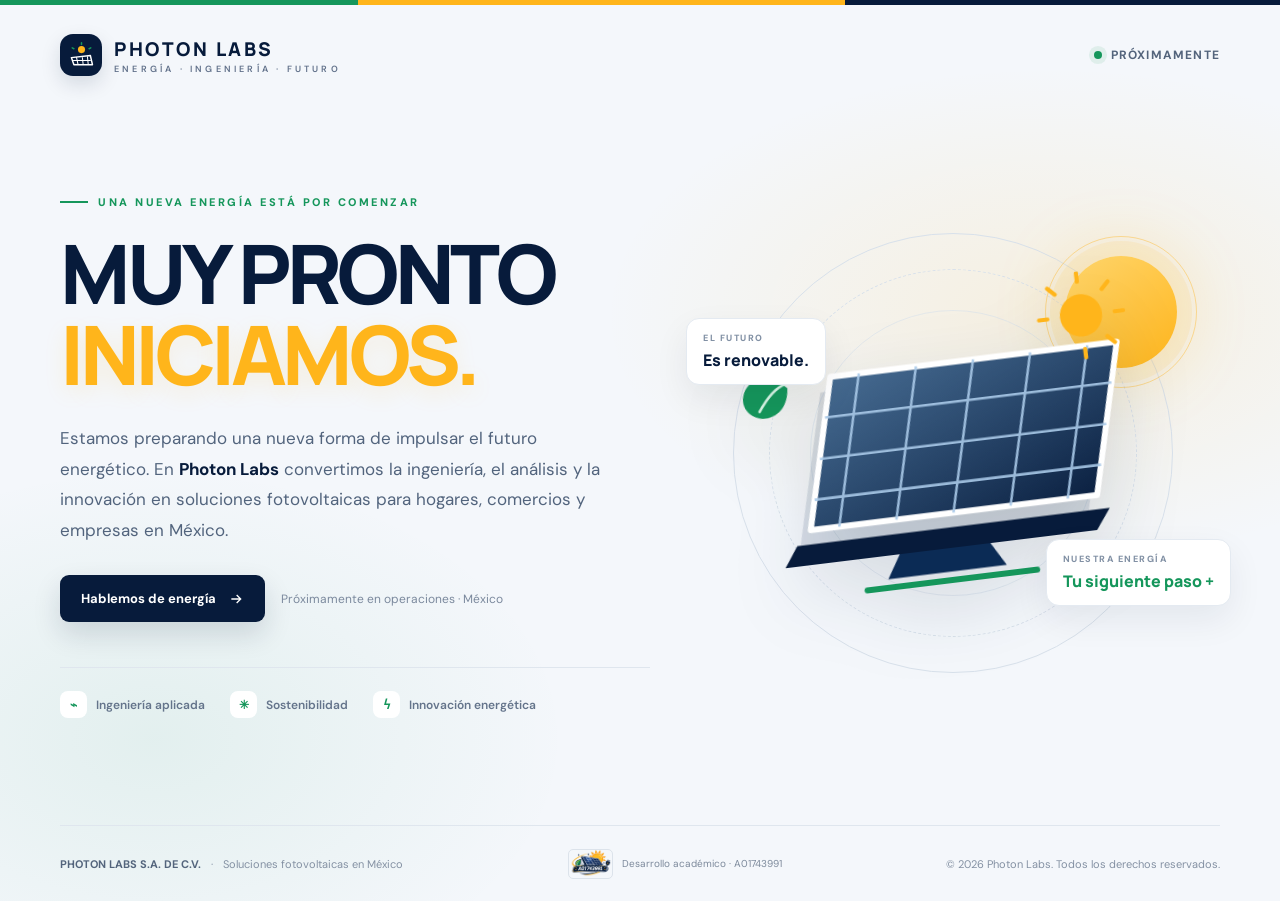
==== index.html @ 62af0107 "Add files via upload" ====
<!doctype html>
<html lang="es">
<head>
  <meta charset="utf-8">
  <meta name="viewport" content="width=device-width, initial-scale=1">
  <meta name="theme-color" content="#071b3b">
  <meta name="description" content="Photon Labs: soluciones de energía solar con ingeniería, análisis y respaldo técnico. Muy pronto iniciamos operaciones en México.">
  <title>Photon Labs | Muy pronto iniciamos</title>
  <link rel="preconnect" href="https://fonts.googleapis.com">
  <link rel="preconnect" href="https://fonts.gstatic.com" crossorigin>
  <link href="https://fonts.googleapis.com/css2?family=DM+Sans:wght@400;500;600;700&family=Manrope:wght@400;500;600;700;800&display=swap" rel="stylesheet">
  <style>
    :root{--navy:#071b3b;--navy2:#0b2b55;--gold:#ffb51b;--green:#15965b;--paper:#f4f7fb;--ink:#10233f;--muted:#61718a}
    *{box-sizing:border-box}
    html{scroll-behavior:smooth}
    body{margin:0;background:var(--paper);color:var(--ink);font-family:"DM Sans",sans-serif}
    .page{min-height:100vh;overflow:hidden;position:relative;background:
      radial-gradient(ellipse at 82% 35%,rgba(255,181,27,.12),transparent 30%),
      radial-gradient(ellipse at 12% 82%,rgba(21,150,91,.08),transparent 26%),var(--paper)}
    .topline{height:5px;background:linear-gradient(90deg,var(--green) 0 28%,var(--gold) 28% 66%,var(--navy) 66%)}
    header{width:min(1160px,calc(100% - 48px));margin:auto;height:100px;display:flex;align-items:center;justify-content:space-between;position:relative;z-index:2}
    .brand{display:flex;align-items:center;gap:12px;text-decoration:none;color:var(--navy)}
    .brand-mark{width:42px;height:42px;border-radius:13px;background:var(--navy);display:grid;place-items:center;box-shadow:0 8px 20px #071b3b22}
    .brand-mark svg{width:27px;height:27px}
    .brand-name{font:800 19px "Manrope",sans-serif;letter-spacing:2.5px}
    .brand-name span{display:block;color:var(--muted);font:600 9px "DM Sans",sans-serif;letter-spacing:3.2px;margin-top:1px}
    .status{display:flex;align-items:center;gap:9px;color:#53647c;font-size:12px;font-weight:700;letter-spacing:1.2px;text-transform:uppercase}
    .pulse{width:8px;height:8px;background:var(--green);border-radius:50%;box-shadow:0 0 0 5px #15965b18}
    main{width:min(1160px,calc(100% - 48px));margin:0 auto;min-height:calc(100vh - 180px);display:grid;grid-template-columns:1.05fr .95fr;align-items:center;gap:36px;padding:40px 0 65px;position:relative;z-index:1}
    .eyebrow{display:inline-flex;align-items:center;gap:10px;color:var(--green);font-size:11px;font-weight:800;letter-spacing:2.5px;text-transform:uppercase;margin-bottom:24px}
    .eyebrow:before{content:"";width:28px;height:2px;background:var(--green)}
    h1{font:800 clamp(48px,6.5vw,82px)/.99 "Manrope",sans-serif;letter-spacing:-4.5px;color:var(--navy);margin:0;max-width:680px}
    h1 .soon{display:block;color:var(--gold);text-shadow:0 7px 22px #ffb51b22}
    .lead{font-size:17px;line-height:1.8;color:#52647d;max-width:550px;margin:28px 0 30px}
    .lead strong{color:var(--navy);font-weight:700}
    .actions{display:flex;align-items:center;gap:16px;flex-wrap:wrap}
    .cta{display:inline-flex;align-items:center;gap:12px;padding:15px 21px;border-radius:9px;background:var(--navy);color:#fff;text-decoration:none;font-size:13px;font-weight:700;box-shadow:0 12px 28px #071b3b24;transition:transform .2s,background .2s}
    .cta:hover{transform:translateY(-3px);background:var(--navy2)}
    .cta svg{width:16px;height:16px}
    .note{font-size:12px;color:#7b899d}
    .visual{position:relative;min-height:480px;display:grid;place-items:center}
    .orbit{position:absolute;width:min(440px,90%);aspect-ratio:1;border:1px solid #d8e1eb;border-radius:50%;animation:rotate 48s linear infinite}
    .orbit:before,.orbit:after{content:"";position:absolute;border:1px dashed #d8e1eb;border-radius:50%;inset:35px}
    .orbit:after{inset:76px;border-style:solid;opacity:.6}
    .sun{position:absolute;width:112px;height:112px;border-radius:50%;right:8%;top:9%;background:linear-gradient(145deg,#ffd66c,var(--gold));box-shadow:0 0 0 15px #ffb51b18,0 0 70px #ffb51b44}
    .sun:before{content:"";position:absolute;inset:-20px;border:1px solid #ffb51b66;border-radius:50%}
    .panel-art{position:relative;width:min(440px,100%);filter:drop-shadow(0 26px 35px #071b3b24);transform:rotate(-7deg);z-index:1}
    .floating{position:absolute;z-index:2;background:#fff;border:1px solid #e4eaf1;border-radius:13px;padding:13px 16px;box-shadow:0 14px 35px #071b3b12}
    .floating small{display:block;font-size:9px;letter-spacing:1.5px;text-transform:uppercase;color:#8190a4;font-weight:800;margin-bottom:5px}
    .floating b{font:800 16px "Manrope",sans-serif;color:var(--navy)}
    .float-a{left:0;top:22%}.float-b{right:-2%;bottom:18%}
    .float-b b{color:var(--green)}
    .features{display:flex;gap:25px;flex-wrap:wrap;margin-top:45px;padding-top:23px;border-top:1px solid #dfe6ee}
    .feature{display:flex;align-items:center;gap:9px;color:#64748b;font-size:12px;font-weight:600}
    .feature i{width:27px;height:27px;border-radius:8px;background:#fff;display:grid;place-items:center;color:var(--green);font-style:normal}
    footer{width:min(1160px,calc(100% - 48px));margin:auto;border-top:1px solid #dfe6ee;min-height:76px;display:flex;justify-content:space-between;align-items:center;gap:20px;color:#8491a3;font-size:11px;position:relative;z-index:2}
    .footer-left{display:flex;align-items:center;gap:10px}
    .footer-left strong{color:#53647c}
    .student-mark{display:flex;align-items:center;gap:9px}
    .student-mark img{width:45px;height:30px;object-fit:cover;object-position:center 68%;border-radius:5px;border:1px solid #dce3eb}
    .student-mark span{font-size:10px;color:#7c899b}
    @keyframes rotate{to{transform:rotate(360deg)}}
    @media(max-width:850px){main{grid-template-columns:1fr;padding-top:55px;gap:10px}.visual{min-height:390px;grid-row:2}.panel-art{width:min(390px,82%)}.orbit{width:360px}.sun{right:13%;top:7%;width:90px;height:90px}.float-a{left:5%}.float-b{right:3%}h1{font-size:clamp(48px,10vw,72px)}}
    @media(max-width:560px){header{height:78px}.status{font-size:9px;letter-spacing:.8px}.brand-name{font-size:16px}main{width:calc(100% - 36px);padding-top:44px}.eyebrow{font-size:9px;margin-bottom:18px}h1{letter-spacing:-2.8px}.lead{font-size:15px;line-height:1.7}.visual{min-height:330px}.orbit{width:290px}.sun{width:68px;height:68px}.floating{padding:10px 12px}.floating b{font-size:13px}.float-a{left:0;top:17%}.float-b{right:0;bottom:12%}.features{gap:13px;margin-top:30px}footer{width:calc(100% - 36px);padding:17px 0;align-items:flex-start;flex-direction:column}.student-mark img{width:40px}}
    @media(prefers-reduced-motion:reduce){*,*:before,*:after{animation:none!important;scroll-behavior:auto!important;transition:none!important}}
  </style>
</head>
<body>
<div class="page">
  <div class="topline"></div>
  <header>
    <a class="brand" href="#" aria-label="Photon Labs inicio">
      <div class="brand-mark" aria-hidden="true">
        <svg viewBox="0 0 32 32" fill="none"><circle cx="16" cy="9" r="4.2" fill="#FFB51B"/><path d="M4 18.5 26.5 16 29 27H7L4 18.5Z" stroke="#fff" stroke-width="1.7" stroke-linejoin="round"/><path d="m10 18 2 9m5-9 1 9m5-10 1 10M6 22h21" stroke="#fff" stroke-width="1.2"/><path d="M16 1v2M5 7l2 1M27 7l-2 1" stroke="#15965B" stroke-width="1.8" stroke-linecap="round"/></svg>
      </div>
      <div class="brand-name">PHOTON LABS<span>ENERGÍA · INGENIERÍA · FUTURO</span></div>
    </a>
    <div class="status"><span class="pulse"></span> Próximamente</div>
  </header>

  <main>
    <section class="copy">
      <div class="eyebrow">Una nueva energía está por comenzar</div>
      <h1>MUY PRONTO <span class="soon">INICIAMOS.</span></h1>
      <p class="lead">Estamos preparando una nueva forma de impulsar el futuro energético. En <strong>Photon Labs</strong> convertimos la ingeniería, el análisis y la innovación en soluciones fotovoltaicas para hogares, comercios y empresas en México.</p>
      <div class="actions">
        <a class="cta" href="mailto:contacto@photonlabs.mx?subject=Contacto%20-%20Photon%20Labs">
          Hablemos de energía
          <svg viewBox="0 0 24 24" fill="none" stroke="currentColor" stroke-width="2"><path d="M5 12h14M13 6l6 6-6 6"/></svg>
        </a>
        <span class="note">Próximamente en operaciones · México</span>
      </div>
      <div class="features">
        <div class="feature"><i>⌁</i> Ingeniería aplicada</div>
        <div class="feature"><i>✳</i> Sostenibilidad</div>
        <div class="feature"><i>ϟ</i> Innovación energética</div>
      </div>
    </section>

    <section class="visual" aria-label="Ilustración conceptual de energía solar">
      <div class="orbit"></div><div class="sun"></div>
      <div class="floating float-a"><small>El futuro</small><b>Es renovable.</b></div>
      <div class="floating float-b"><small>Nuestra energía</small><b>Tu siguiente paso +</b></div>
      <svg class="panel-art" viewBox="0 0 520 390" role="img" aria-label="Ilustración geométrica de un panel solar bajo el sol">
        <defs>
          <linearGradient id="panel" x1="0" y1="0" x2="1" y2="1"><stop stop-color="#174778"/><stop offset="1" stop-color="#071b3b"/></linearGradient>
          <linearGradient id="shine" x1="0" y1="0" x2="1" y2="1"><stop stop-color="#ffffff" stop-opacity=".22"/><stop offset="1" stop-color="#ffffff" stop-opacity="0"/></linearGradient>
        </defs>
        <path d="M68 282 113 105 455 105 411 282Z" fill="#0b2b55" opacity=".12"/>
        <path d="M82 265 127 88 468 88 423 265Z" fill="url(#panel)" stroke="#fff" stroke-width="7" stroke-linejoin="round"/>
        <path d="m127 88 341 0-45 177H82Z" fill="url(#shine)"/>
        <g stroke="#a9c9e8" stroke-width="3" opacity=".9">
          <path d="m161 88-45 177M229 88l-45 177M297 88l-45 177M365 88l-45 177M433 88l-45 177"/>
          <path d="m115 135 341 0M103 183l341 0M91 230l341 0"/>
        </g>
        <path d="M64 282h372l-18 24H47Z" fill="#071b3b"/>
        <path d="M183 306h108l16 28H166Z" fill="#0b2b55"/>
        <path d="M140 344h202" stroke="#15965b" stroke-width="7" stroke-linecap="round"/>
        <circle cx="430" cy="52" r="25" fill="#ffb51b"/>
        <g stroke="#ffb51b" stroke-width="5" stroke-linecap="round"><path d="M430 12V2M430 102V92M390 52h-10M480 52h-10M402 24l-8-8M466 88l-8-8M458 24l8-8"/></g>
        <path d="M75 95c-23-22-47-16-53 4-5 17 12 32 29 28 17-4 23-19 24-32Z" fill="#15965b"/>
        <path d="M39 119c12-17 22-26 34-29" stroke="#d8f5e5" stroke-width="3" fill="none" stroke-linecap="round"/>
      </svg>
    </section>
  </main>

  <footer>
    <div class="footer-left"><strong>PHOTON LABS S.A. DE C.V.</strong><span>·</span><span>Soluciones fotovoltaicas en México</span></div>
    <div class="student-mark"><img src="assets/emblema-a01743991.png" alt="Emblema académico A01743991"><span>Desarrollo académico · A01743991</span></div>
    <span>© 2026 Photon Labs. Todos los derechos reservados.</span>
  </footer>
</div>
</body>
</html>
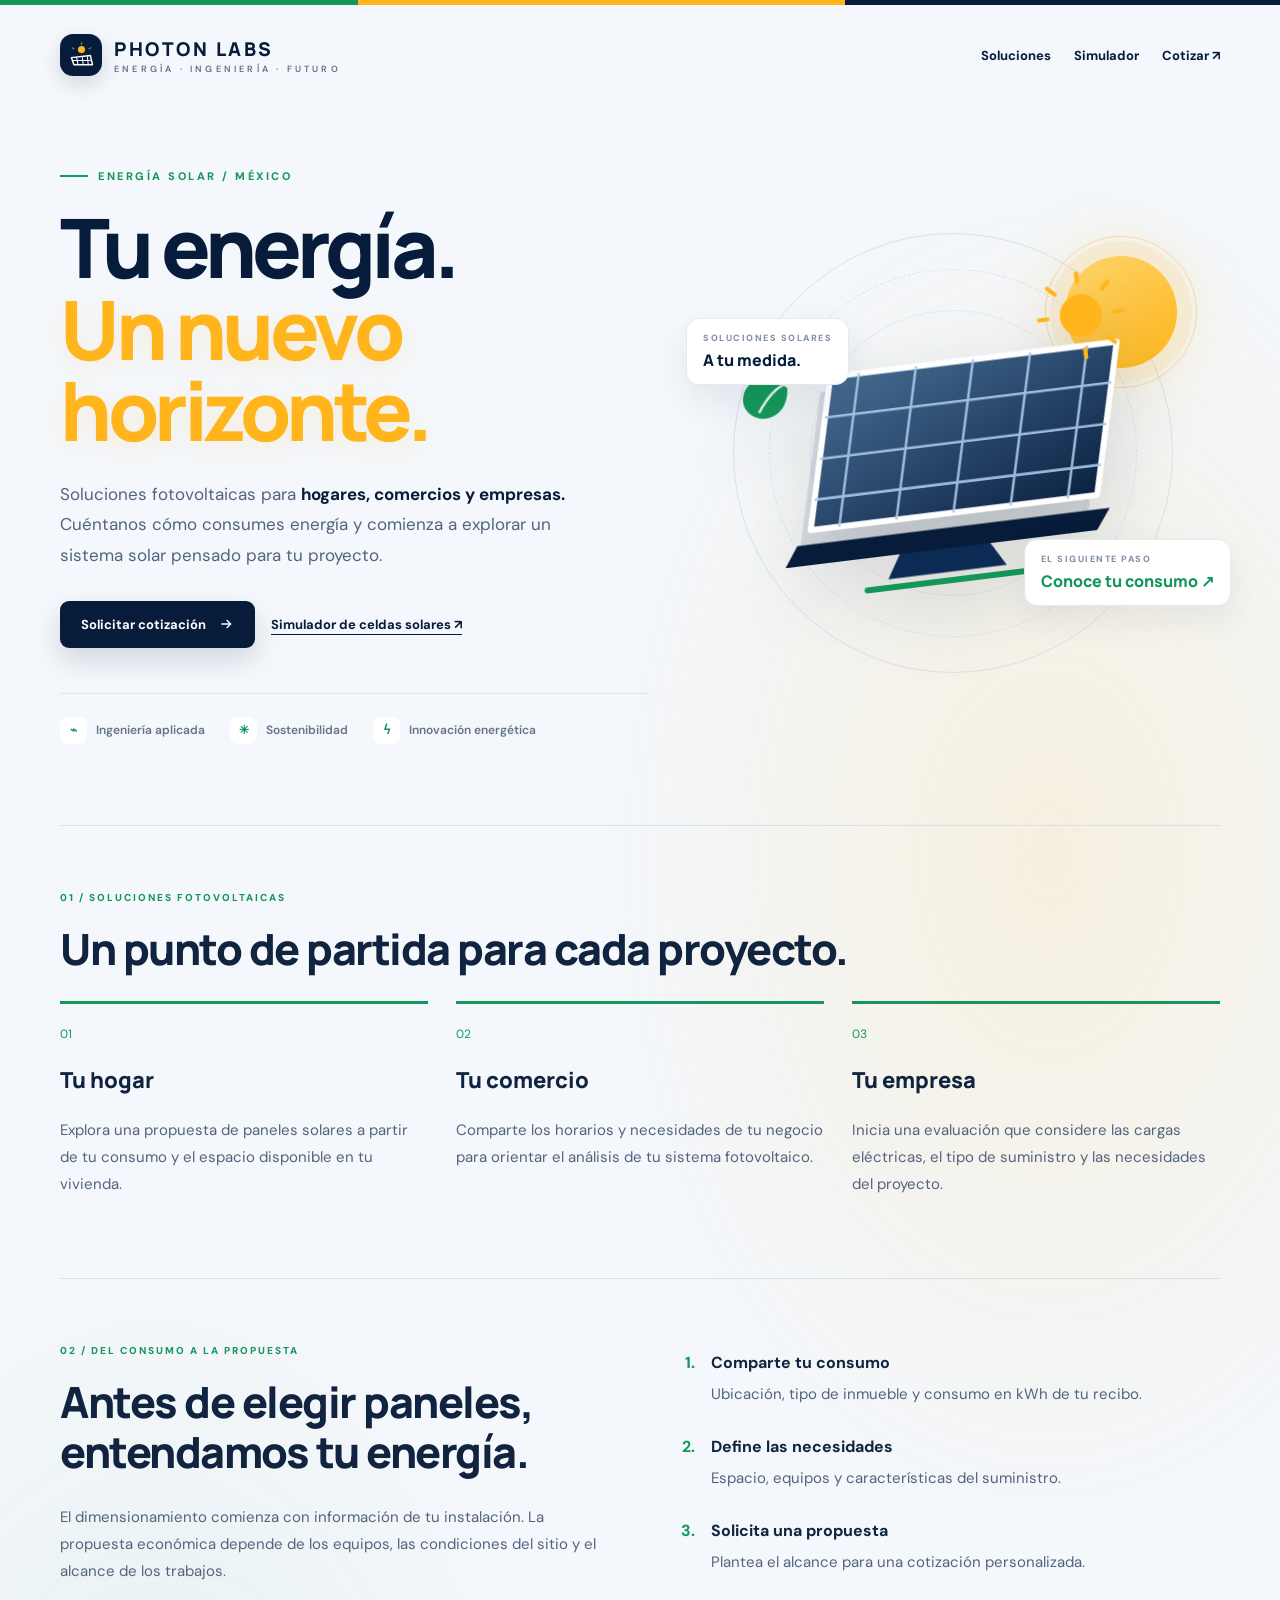
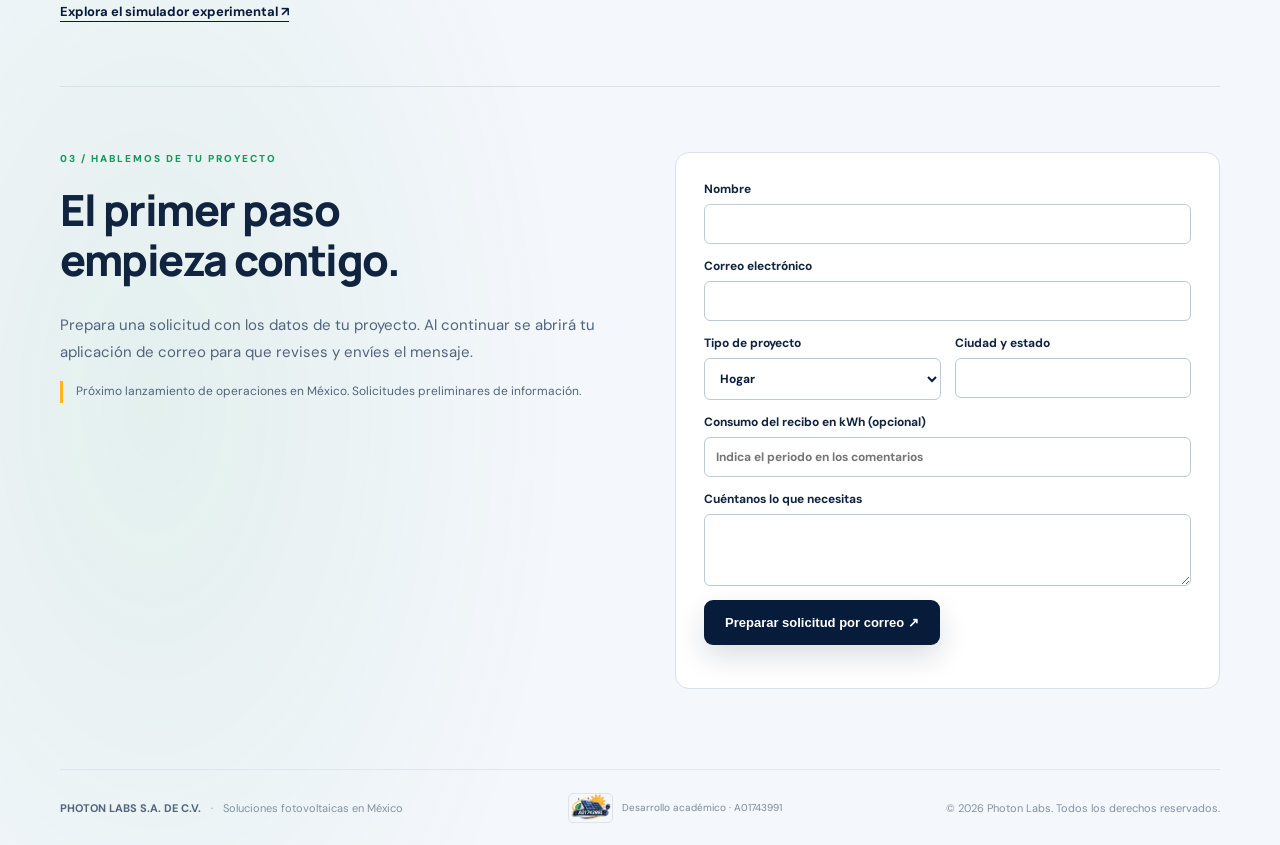
==== commit 05fe6645: "Actualiza Photon Labs con landing comercial, cotización y simulador solar" ====
--- a/index.html
+++ b/index.html
@@ -5,7 +5,7 @@
   <meta name="viewport" content="width=device-width, initial-scale=1">
   <meta name="theme-color" content="#071b3b">
   <meta name="description" content="Photon Labs: soluciones de energía solar con ingeniería, análisis y respaldo técnico. Muy pronto iniciamos operaciones en México.">
-  <title>Photon Labs | Muy pronto iniciamos</title>
+  <title>Photon Labs | Soluciones solares</title>
   <link rel="preconnect" href="https://fonts.googleapis.com">
   <link rel="preconnect" href="https://fonts.gstatic.com" crossorigin>
   <link href="https://fonts.googleapis.com/css2?family=DM+Sans:wght@400;500;600;700&family=Manrope:wght@400;500;600;700;800&display=swap" rel="stylesheet">
@@ -63,6 +63,8 @@
     @media(max-width:850px){main{grid-template-columns:1fr;padding-top:55px;gap:10px}.visual{min-height:390px;grid-row:2}.panel-art{width:min(390px,82%)}.orbit{width:360px}.sun{right:13%;top:7%;width:90px;height:90px}.float-a{left:5%}.float-b{right:3%}h1{font-size:clamp(48px,10vw,72px)}}
     @media(max-width:560px){header{height:78px}.status{font-size:9px;letter-spacing:.8px}.brand-name{font-size:16px}main{width:calc(100% - 36px);padding-top:44px}.eyebrow{font-size:9px;margin-bottom:18px}h1{letter-spacing:-2.8px}.lead{font-size:15px;line-height:1.7}.visual{min-height:330px}.orbit{width:290px}.sun{width:68px;height:68px}.floating{padding:10px 12px}.floating b{font-size:13px}.float-a{left:0;top:17%}.float-b{right:0;bottom:12%}.features{gap:13px;margin-top:30px}footer{width:calc(100% - 36px);padding:17px 0;align-items:flex-start;flex-direction:column}.student-mark img{width:40px}}
     @media(prefers-reduced-motion:reduce){*,*:before,*:after{animation:none!important;scroll-behavior:auto!important;transition:none!important}}
+  
+    header nav{display:flex;gap:23px}header nav a{color:var(--navy);text-decoration:none;font-size:13px;font-weight:700}.secondary-link{color:var(--navy);font-size:13px;font-weight:700;text-underline-offset:5px}.commercial{width:min(1160px,calc(100% - 48px));margin:0 auto;padding:65px 0;border-top:1px solid #d8e1eb}.section-label{font-size:10px;font-weight:800;letter-spacing:2px;color:var(--green);margin-bottom:20px}h2{font:800 clamp(28px,3.4vw,43px)/1.15 "Manrope",sans-serif;letter-spacing:-1.5px;margin:0 0 28px}.solutions{display:grid;grid-template-columns:repeat(3,1fr);gap:28px}.solutions article{border-top:3px solid var(--green);padding-top:18px}.solutions span{color:var(--green);font-size:12px}.solutions h3{font:800 22px "Manrope",sans-serif}.commercial p{color:#52647d;line-height:1.8;font-size:15px}.process,.quote{display:grid;grid-template-columns:1fr 1fr;gap:70px}.process ol{margin:0;padding-left:24px}.process li{padding:8px 0 12px 12px}.process li::marker{color:var(--green);font-weight:bold}.process li p{margin:8px 0}.quote{padding-bottom:80px}.quote form{background:#fff;padding:28px;border:1px solid #d8e1eb;border-radius:14px}.quote label{display:block;font-size:12px;font-weight:700;margin-bottom:14px}.quote input,.quote select,.quote textarea{display:block;width:100%;padding:11px;margin-top:7px;border:1px solid #bccad8;border-radius:6px;font:inherit;color:var(--navy);background:white}.form-row{display:grid;grid-template-columns:1fr 1fr;gap:14px}.quote button{border:0;cursor:pointer}.launch-note{border-left:3px solid var(--gold);padding-left:13px;font-size:12px!important}a:focus-visible,input:focus-visible,textarea:focus-visible,button:focus-visible,select:focus-visible{outline:3px solid var(--green);outline-offset:4px}@media(max-width:700px){header{height:auto;padding:22px 0;flex-wrap:wrap;gap:22px}header nav{gap:17px}.solutions,.process,.quote{grid-template-columns:1fr;gap:25px}.commercial{padding:38px 0}.quote form{padding:19px}.form-row{grid-template-columns:1fr}h1{letter-spacing:-2.5px}}@media(prefers-reduced-motion:reduce){html{scroll-behavior:auto}.orbit{animation:none}.cta{transition:none}}
   </style>
 </head>
 <body>
@@ -75,20 +77,20 @@
       </div>
       <div class="brand-name">PHOTON LABS<span>ENERGÍA · INGENIERÍA · FUTURO</span></div>
     </a>
-    <div class="status"><span class="pulse"></span> Próximamente</div>
+    <nav aria-label="Principal"><a href="#soluciones">Soluciones</a><a href="simulador.html">Simulador</a><a href="#cotizar">Cotizar ↗</a></nav>
   </header>
 
   <main>
     <section class="copy">
-      <div class="eyebrow">Una nueva energía está por comenzar</div>
-      <h1>MUY PRONTO <span class="soon">INICIAMOS.</span></h1>
-      <p class="lead">Estamos preparando una nueva forma de impulsar el futuro energético. En <strong>Photon Labs</strong> convertimos la ingeniería, el análisis y la innovación en soluciones fotovoltaicas para hogares, comercios y empresas en México.</p>
+      <div class="eyebrow">ENERGÍA SOLAR / MÉXICO</div>
+      <h1>Tu energía.<span class="soon">Un nuevo<br>horizonte.</span></h1>
+      <p class="lead">Soluciones fotovoltaicas para <strong>hogares, comercios y empresas.</strong> Cuéntanos cómo consumes energía y comienza a explorar un sistema solar pensado para tu proyecto.</p>
       <div class="actions">
-        <a class="cta" href="mailto:contacto@photonlabs.mx?subject=Contacto%20-%20Photon%20Labs">
-          Hablemos de energía
+        <a class="cta" href="#cotizar">
+          Solicitar cotización
           <svg viewBox="0 0 24 24" fill="none" stroke="currentColor" stroke-width="2"><path d="M5 12h14M13 6l6 6-6 6"/></svg>
         </a>
-        <span class="note">Próximamente en operaciones · México</span>
+        <a class="secondary-link" href="simulador.html">Simulador de celdas solares ↗</a>
       </div>
       <div class="features">
         <div class="feature"><i>⌁</i> Ingeniería aplicada</div>
@@ -99,8 +101,8 @@
 
     <section class="visual" aria-label="Ilustración conceptual de energía solar">
       <div class="orbit"></div><div class="sun"></div>
-      <div class="floating float-a"><small>El futuro</small><b>Es renovable.</b></div>
-      <div class="floating float-b"><small>Nuestra energía</small><b>Tu siguiente paso +</b></div>
+      <div class="floating float-a"><small>Soluciones solares</small><b>A tu medida.</b></div>
+      <div class="floating float-b"><small>El siguiente paso</small><b>Conoce tu consumo ↗</b></div>
       <svg class="panel-art" viewBox="0 0 520 390" role="img" aria-label="Ilustración geométrica de un panel solar bajo el sol">
         <defs>
           <linearGradient id="panel" x1="0" y1="0" x2="1" y2="1"><stop stop-color="#174778"/><stop offset="1" stop-color="#071b3b"/></linearGradient>
@@ -124,11 +126,17 @@
     </section>
   </main>
 
+
+<section class="commercial" id="soluciones"><div class="section-label">01 / SOLUCIONES FOTOVOLTAICAS</div><h2>Un punto de partida para cada proyecto.</h2><div class="solutions"><article><span>01</span><h3>Tu hogar</h3><p>Explora una propuesta de paneles solares a partir de tu consumo y el espacio disponible en tu vivienda.</p></article><article><span>02</span><h3>Tu comercio</h3><p>Comparte los horarios y necesidades de tu negocio para orientar el análisis de tu sistema fotovoltaico.</p></article><article><span>03</span><h3>Tu empresa</h3><p>Inicia una evaluación que considere las cargas eléctricas, el tipo de suministro y las necesidades del proyecto.</p></article></div></section>
+<section class="commercial process"><div><div class="section-label">02 / DEL CONSUMO A LA PROPUESTA</div><h2>Antes de elegir paneles,<br>entendamos tu energía.</h2><p>El dimensionamiento comienza con información de tu instalación. La propuesta económica depende de los equipos, las condiciones del sitio y el alcance de los trabajos.</p><a class="secondary-link" href="simulador.html">Explora el simulador experimental ↗</a></div><ol><li><b>Comparte tu consumo</b><p>Ubicación, tipo de inmueble y consumo en kWh de tu recibo.</p></li><li><b>Define las necesidades</b><p>Espacio, equipos y características del suministro.</p></li><li><b>Solicita una propuesta</b><p>Plantea el alcance para una cotización personalizada.</p></li></ol></section>
+<section class="commercial quote" id="cotizar"><div><div class="section-label">03 / HABLEMOS DE TU PROYECTO</div><h2>El primer paso<br>empieza contigo.</h2><p>Prepara una solicitud con los datos de tu proyecto. Al continuar se abrirá tu aplicación de correo para que revises y envíes el mensaje.</p><p class="launch-note">Próximo lanzamiento de operaciones en México. Solicitudes preliminares de información.</p></div><form id="quote-form"><label>Nombre<input name="nombre" autocomplete="name" required></label><label>Correo electrónico<input name="correo" type="email" autocomplete="email" required></label><div class="form-row"><label>Tipo de proyecto<select name="tipo"><option>Hogar</option><option>Comercio</option><option>Empresa</option></select></label><label>Ciudad y estado<input name="ciudad" required></label></div><label>Consumo del recibo en kWh (opcional)<input name="consumo" type="number" min="0" step="any" placeholder="Indica el periodo en los comentarios"></label><label>Cuéntanos lo que necesitas<textarea name="comentarios" rows="3"></textarea></label><button class="cta" type="submit">Preparar solicitud por correo ↗</button><p id="quote-status" role="status"></p></form></section>
   <footer>
     <div class="footer-left"><strong>PHOTON LABS S.A. DE C.V.</strong><span>·</span><span>Soluciones fotovoltaicas en México</span></div>
     <div class="student-mark"><img src="assets/emblema-a01743991.png" alt="Emblema académico A01743991"><span>Desarrollo académico · A01743991</span></div>
     <span>© 2026 Photon Labs. Todos los derechos reservados.</span>
   </footer>
 </div>
-</body>
+<script>
+document.getElementById('quote-form').addEventListener('submit',function(event){event.preventDefault();const d=new FormData(this);const body=['Solicitud preliminar de cotización — Photon Labs','Nombre: '+d.get('nombre'),'Correo: '+d.get('correo'),'Tipo de proyecto: '+d.get('tipo'),'Ciudad y estado: '+d.get('ciudad'),'Consumo: '+(d.get('consumo')||'Pendiente')+' kWh','Comentarios: '+d.get('comentarios')].join('\n');window.location.href='mailto:contacto@photonlabs.mx?subject='+encodeURIComponent('Solicitud de cotización solar')+'&body='+encodeURIComponent(body);document.getElementById('quote-status').textContent='Solicitud preparada. Revisa y envía el mensaje desde tu aplicación de correo.';});
+</script></body>
 </html>
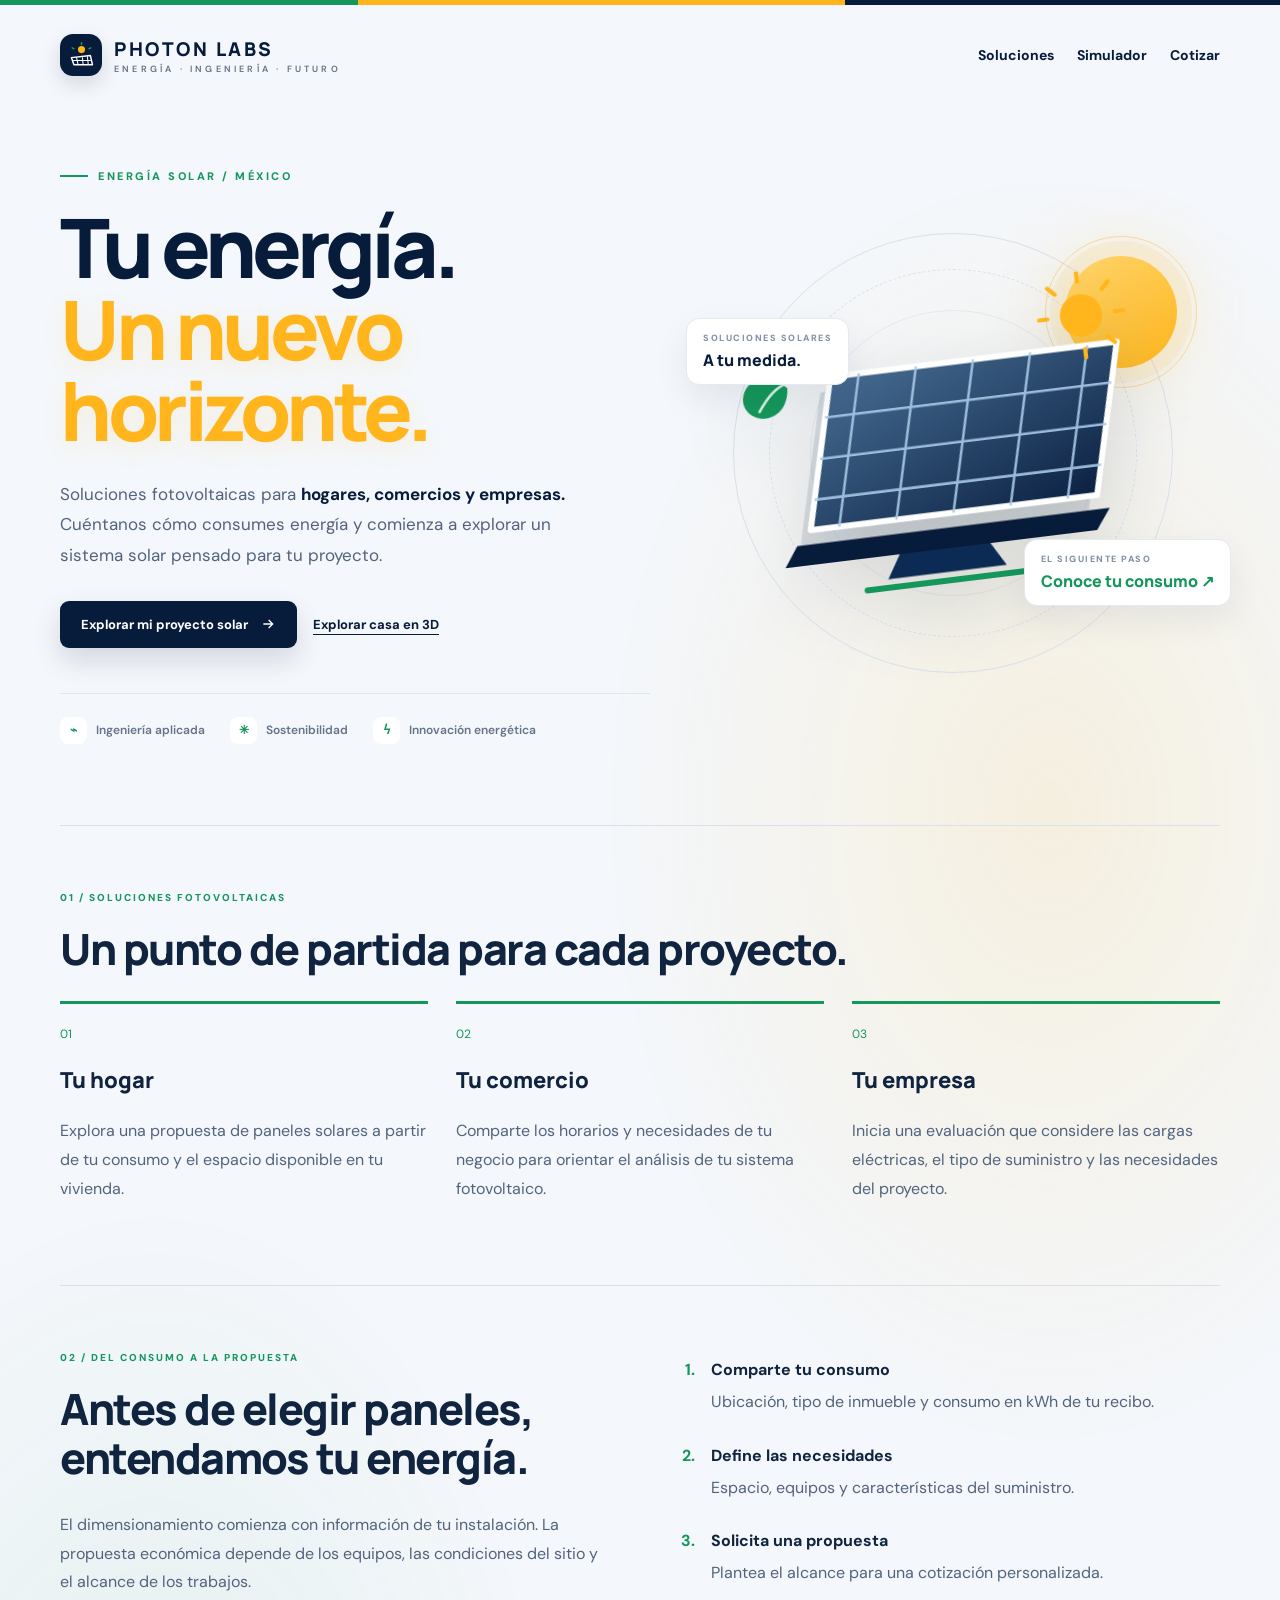
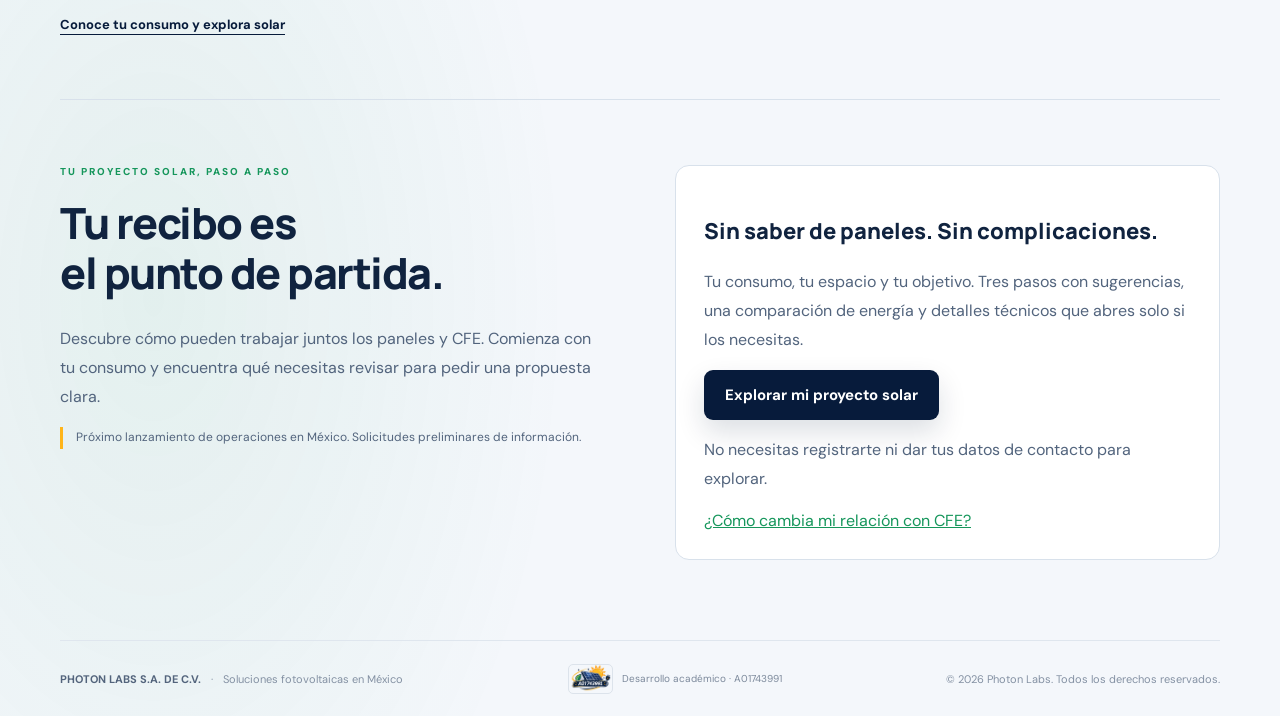
==== commit 75836bc0: "Añade guía de cotización solar con recibo CFE y detalles desplegables" ====
--- a/index.html
+++ b/index.html
@@ -65,7 +65,8 @@
     @media(prefers-reduced-motion:reduce){*,*:before,*:after{animation:none!important;scroll-behavior:auto!important;transition:none!important}}
   
     header nav{display:flex;gap:23px}header nav a{color:var(--navy);text-decoration:none;font-size:13px;font-weight:700}.secondary-link{color:var(--navy);font-size:13px;font-weight:700;text-underline-offset:5px}.commercial{width:min(1160px,calc(100% - 48px));margin:0 auto;padding:65px 0;border-top:1px solid #d8e1eb}.section-label{font-size:10px;font-weight:800;letter-spacing:2px;color:var(--green);margin-bottom:20px}h2{font:800 clamp(28px,3.4vw,43px)/1.15 "Manrope",sans-serif;letter-spacing:-1.5px;margin:0 0 28px}.solutions{display:grid;grid-template-columns:repeat(3,1fr);gap:28px}.solutions article{border-top:3px solid var(--green);padding-top:18px}.solutions span{color:var(--green);font-size:12px}.solutions h3{font:800 22px "Manrope",sans-serif}.commercial p{color:#52647d;line-height:1.8;font-size:15px}.process,.quote{display:grid;grid-template-columns:1fr 1fr;gap:70px}.process ol{margin:0;padding-left:24px}.process li{padding:8px 0 12px 12px}.process li::marker{color:var(--green);font-weight:bold}.process li p{margin:8px 0}.quote{padding-bottom:80px}.quote form{background:#fff;padding:28px;border:1px solid #d8e1eb;border-radius:14px}.quote label{display:block;font-size:12px;font-weight:700;margin-bottom:14px}.quote input,.quote select,.quote textarea{display:block;width:100%;padding:11px;margin-top:7px;border:1px solid #bccad8;border-radius:6px;font:inherit;color:var(--navy);background:white}.form-row{display:grid;grid-template-columns:1fr 1fr;gap:14px}.quote button{border:0;cursor:pointer}.launch-note{border-left:3px solid var(--gold);padding-left:13px;font-size:12px!important}a:focus-visible,input:focus-visible,textarea:focus-visible,button:focus-visible,select:focus-visible{outline:3px solid var(--green);outline-offset:4px}@media(max-width:700px){header{height:auto;padding:22px 0;flex-wrap:wrap;gap:22px}header nav{gap:17px}.solutions,.process,.quote{grid-template-columns:1fr;gap:25px}.commercial{padding:38px 0}.quote form{padding:19px}.form-row{grid-template-columns:1fr}h1{letter-spacing:-2.5px}}@media(prefers-reduced-motion:reduce){html{scroll-behavior:auto}.orbit{animation:none}.cta{transition:none}}
-  </style>
+  .quote-start{background:white;padding:28px;border:1px solid #d8e1eb;border-radius:14px}.quote-start h3{font:800 22px Manrope,sans-serif}.quote-start>a:last-child{color:var(--green)}.quote-start .cta{font-size:15px}.commercial p{font-size:16px}header nav a{font-size:14px}@media(max-width:700px){.quote-start{padding:22px}}
+</style>
 </head>
 <body>
 <div class="page">
@@ -77,7 +78,7 @@
       </div>
       <div class="brand-name">PHOTON LABS<span>ENERGÍA · INGENIERÍA · FUTURO</span></div>
     </a>
-    <nav aria-label="Principal"><a href="#soluciones">Soluciones</a><a href="simulador.html">Simulador</a><a href="#cotizar">Cotizar ↗</a></nav>
+    <nav aria-label="Principal"><a href="#soluciones">Soluciones</a><a href="simulador.html">Simulador</a><a href="cotizador.html">Cotizar</a></nav>
   </header>
 
   <main>
@@ -86,11 +87,11 @@
       <h1>Tu energía.<span class="soon">Un nuevo<br>horizonte.</span></h1>
       <p class="lead">Soluciones fotovoltaicas para <strong>hogares, comercios y empresas.</strong> Cuéntanos cómo consumes energía y comienza a explorar un sistema solar pensado para tu proyecto.</p>
       <div class="actions">
-        <a class="cta" href="#cotizar">
-          Solicitar cotización
+        <a class="cta" href="cotizador.html">
+          Explorar mi proyecto solar
           <svg viewBox="0 0 24 24" fill="none" stroke="currentColor" stroke-width="2"><path d="M5 12h14M13 6l6 6-6 6"/></svg>
         </a>
-        <a class="secondary-link" href="simulador.html">Simulador de celdas solares ↗</a>
+        <a class="secondary-link" href="simulador.html">Explorar casa en 3D</a>
       </div>
       <div class="features">
         <div class="feature"><i>⌁</i> Ingeniería aplicada</div>
@@ -128,15 +129,13 @@
 
 
 <section class="commercial" id="soluciones"><div class="section-label">01 / SOLUCIONES FOTOVOLTAICAS</div><h2>Un punto de partida para cada proyecto.</h2><div class="solutions"><article><span>01</span><h3>Tu hogar</h3><p>Explora una propuesta de paneles solares a partir de tu consumo y el espacio disponible en tu vivienda.</p></article><article><span>02</span><h3>Tu comercio</h3><p>Comparte los horarios y necesidades de tu negocio para orientar el análisis de tu sistema fotovoltaico.</p></article><article><span>03</span><h3>Tu empresa</h3><p>Inicia una evaluación que considere las cargas eléctricas, el tipo de suministro y las necesidades del proyecto.</p></article></div></section>
-<section class="commercial process"><div><div class="section-label">02 / DEL CONSUMO A LA PROPUESTA</div><h2>Antes de elegir paneles,<br>entendamos tu energía.</h2><p>El dimensionamiento comienza con información de tu instalación. La propuesta económica depende de los equipos, las condiciones del sitio y el alcance de los trabajos.</p><a class="secondary-link" href="simulador.html">Explora el simulador experimental ↗</a></div><ol><li><b>Comparte tu consumo</b><p>Ubicación, tipo de inmueble y consumo en kWh de tu recibo.</p></li><li><b>Define las necesidades</b><p>Espacio, equipos y características del suministro.</p></li><li><b>Solicita una propuesta</b><p>Plantea el alcance para una cotización personalizada.</p></li></ol></section>
-<section class="commercial quote" id="cotizar"><div><div class="section-label">03 / HABLEMOS DE TU PROYECTO</div><h2>El primer paso<br>empieza contigo.</h2><p>Prepara una solicitud con los datos de tu proyecto. Al continuar se abrirá tu aplicación de correo para que revises y envíes el mensaje.</p><p class="launch-note">Próximo lanzamiento de operaciones en México. Solicitudes preliminares de información.</p></div><form id="quote-form"><label>Nombre<input name="nombre" autocomplete="name" required></label><label>Correo electrónico<input name="correo" type="email" autocomplete="email" required></label><div class="form-row"><label>Tipo de proyecto<select name="tipo"><option>Hogar</option><option>Comercio</option><option>Empresa</option></select></label><label>Ciudad y estado<input name="ciudad" required></label></div><label>Consumo del recibo en kWh (opcional)<input name="consumo" type="number" min="0" step="any" placeholder="Indica el periodo en los comentarios"></label><label>Cuéntanos lo que necesitas<textarea name="comentarios" rows="3"></textarea></label><button class="cta" type="submit">Preparar solicitud por correo ↗</button><p id="quote-status" role="status"></p></form></section>
+<section class="commercial process"><div><div class="section-label">02 / DEL CONSUMO A LA PROPUESTA</div><h2>Antes de elegir paneles,<br>entendamos tu energía.</h2><p>El dimensionamiento comienza con información de tu instalación. La propuesta económica depende de los equipos, las condiciones del sitio y el alcance de los trabajos.</p><a class="secondary-link" href="simulador.html">Conoce tu consumo y explora solar</a></div><ol><li><b>Comparte tu consumo</b><p>Ubicación, tipo de inmueble y consumo en kWh de tu recibo.</p></li><li><b>Define las necesidades</b><p>Espacio, equipos y características del suministro.</p></li><li><b>Solicita una propuesta</b><p>Plantea el alcance para una cotización personalizada.</p></li></ol></section>
+<section class="commercial quote" id="cotizar"><div><div class="section-label">TU PROYECTO SOLAR, PASO A PASO</div><h2>Tu recibo es<br>el punto de partida.</h2><p>Descubre cómo pueden trabajar juntos los paneles y CFE. Comienza con tu consumo y encuentra qué necesitas revisar para pedir una propuesta clara.</p><p class="launch-note">Próximo lanzamiento de operaciones en México. Solicitudes preliminares de información.</p></div><div class="quote-start"><h3>Sin saber de paneles. Sin complicaciones.</h3><p>Tu consumo, tu espacio y tu objetivo. Tres pasos con sugerencias, una comparación de energía y detalles técnicos que abres solo si los necesitas.</p><a class="cta" href="cotizador.html">Explorar mi proyecto solar</a><p>No necesitas registrarte ni dar tus datos de contacto para explorar.</p><a href="cotizador.html#cfe">¿Cómo cambia mi relación con CFE?</a></div></section>
   <footer>
     <div class="footer-left"><strong>PHOTON LABS S.A. DE C.V.</strong><span>·</span><span>Soluciones fotovoltaicas en México</span></div>
     <div class="student-mark"><img src="assets/emblema-a01743991.png" alt="Emblema académico A01743991"><span>Desarrollo académico · A01743991</span></div>
     <span>© 2026 Photon Labs. Todos los derechos reservados.</span>
   </footer>
 </div>
-<script>
-document.getElementById('quote-form').addEventListener('submit',function(event){event.preventDefault();const d=new FormData(this);const body=['Solicitud preliminar de cotización — Photon Labs','Nombre: '+d.get('nombre'),'Correo: '+d.get('correo'),'Tipo de proyecto: '+d.get('tipo'),'Ciudad y estado: '+d.get('ciudad'),'Consumo: '+(d.get('consumo')||'Pendiente')+' kWh','Comentarios: '+d.get('comentarios')].join('\n');window.location.href='mailto:contacto@photonlabs.mx?subject='+encodeURIComponent('Solicitud de cotización solar')+'&body='+encodeURIComponent(body);document.getElementById('quote-status').textContent='Solicitud preparada. Revisa y envía el mensaje desde tu aplicación de correo.';});
-</script></body>
+</body>
 </html>
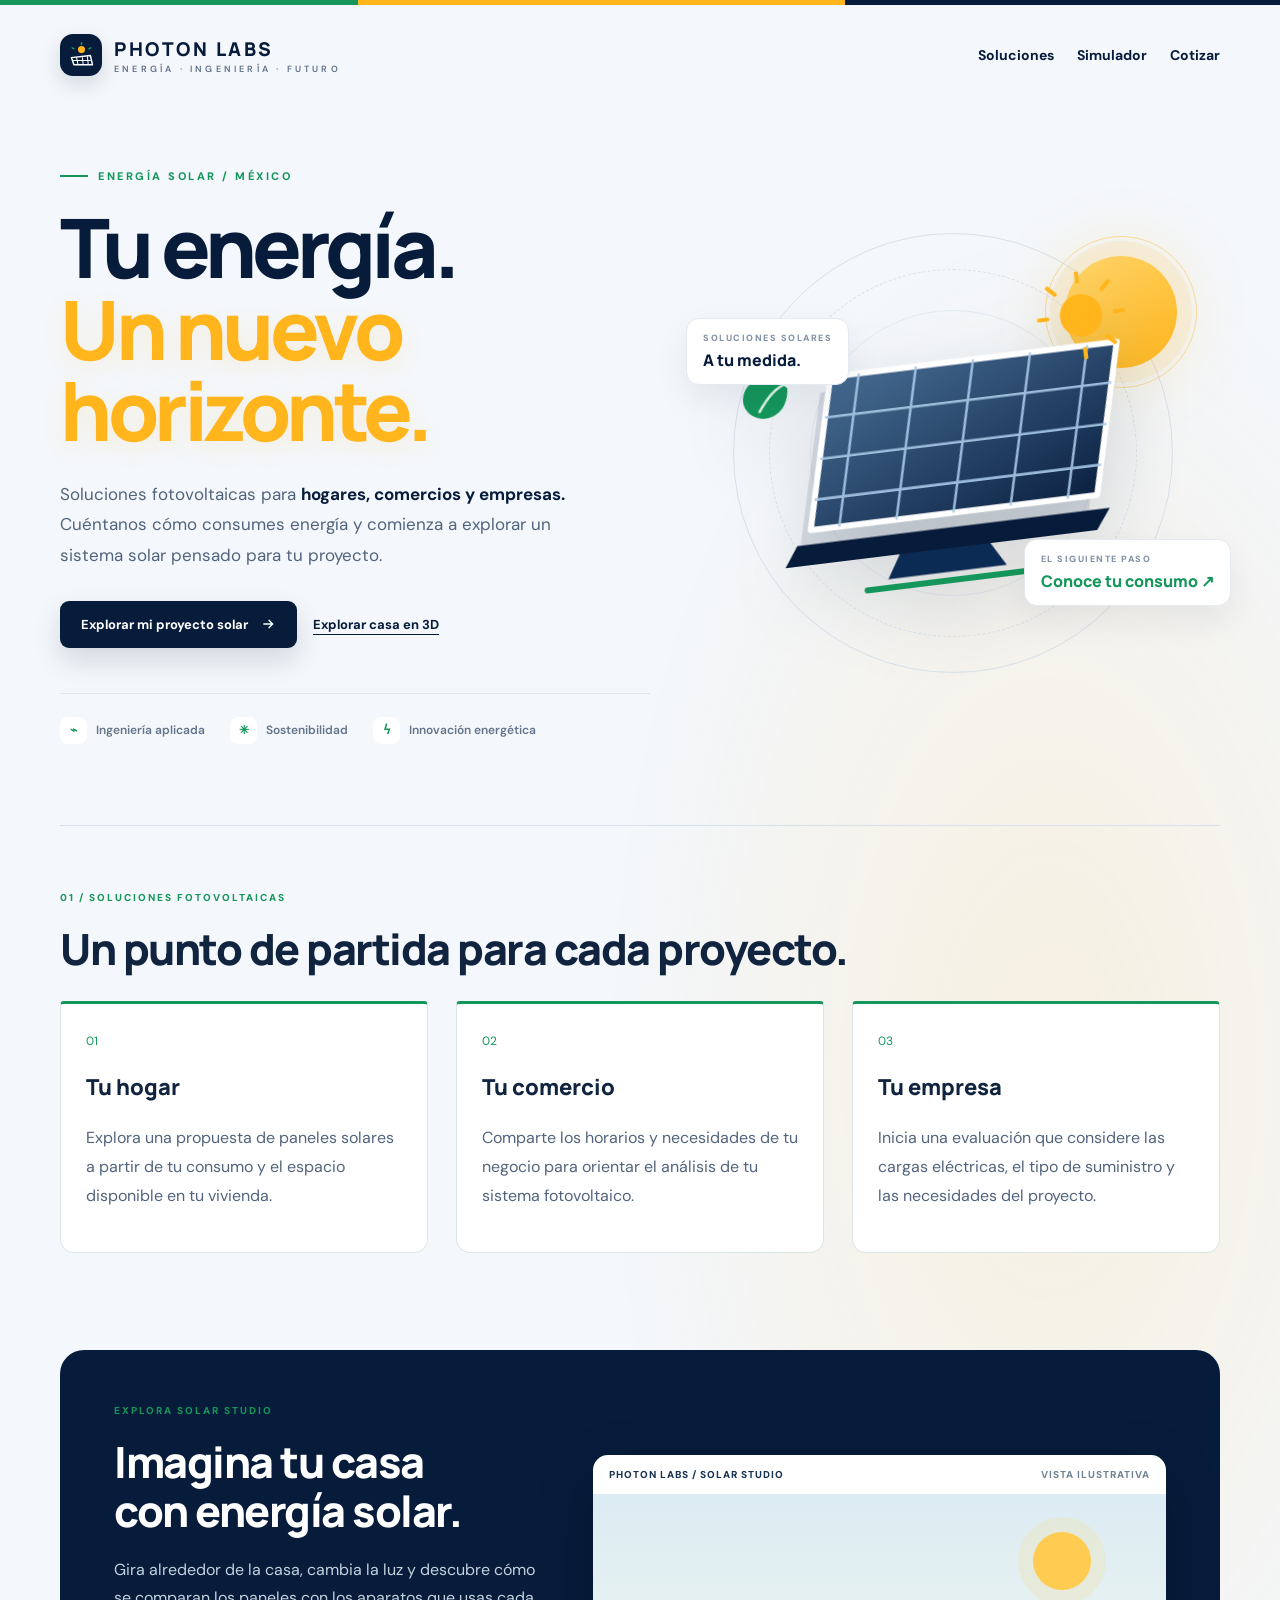
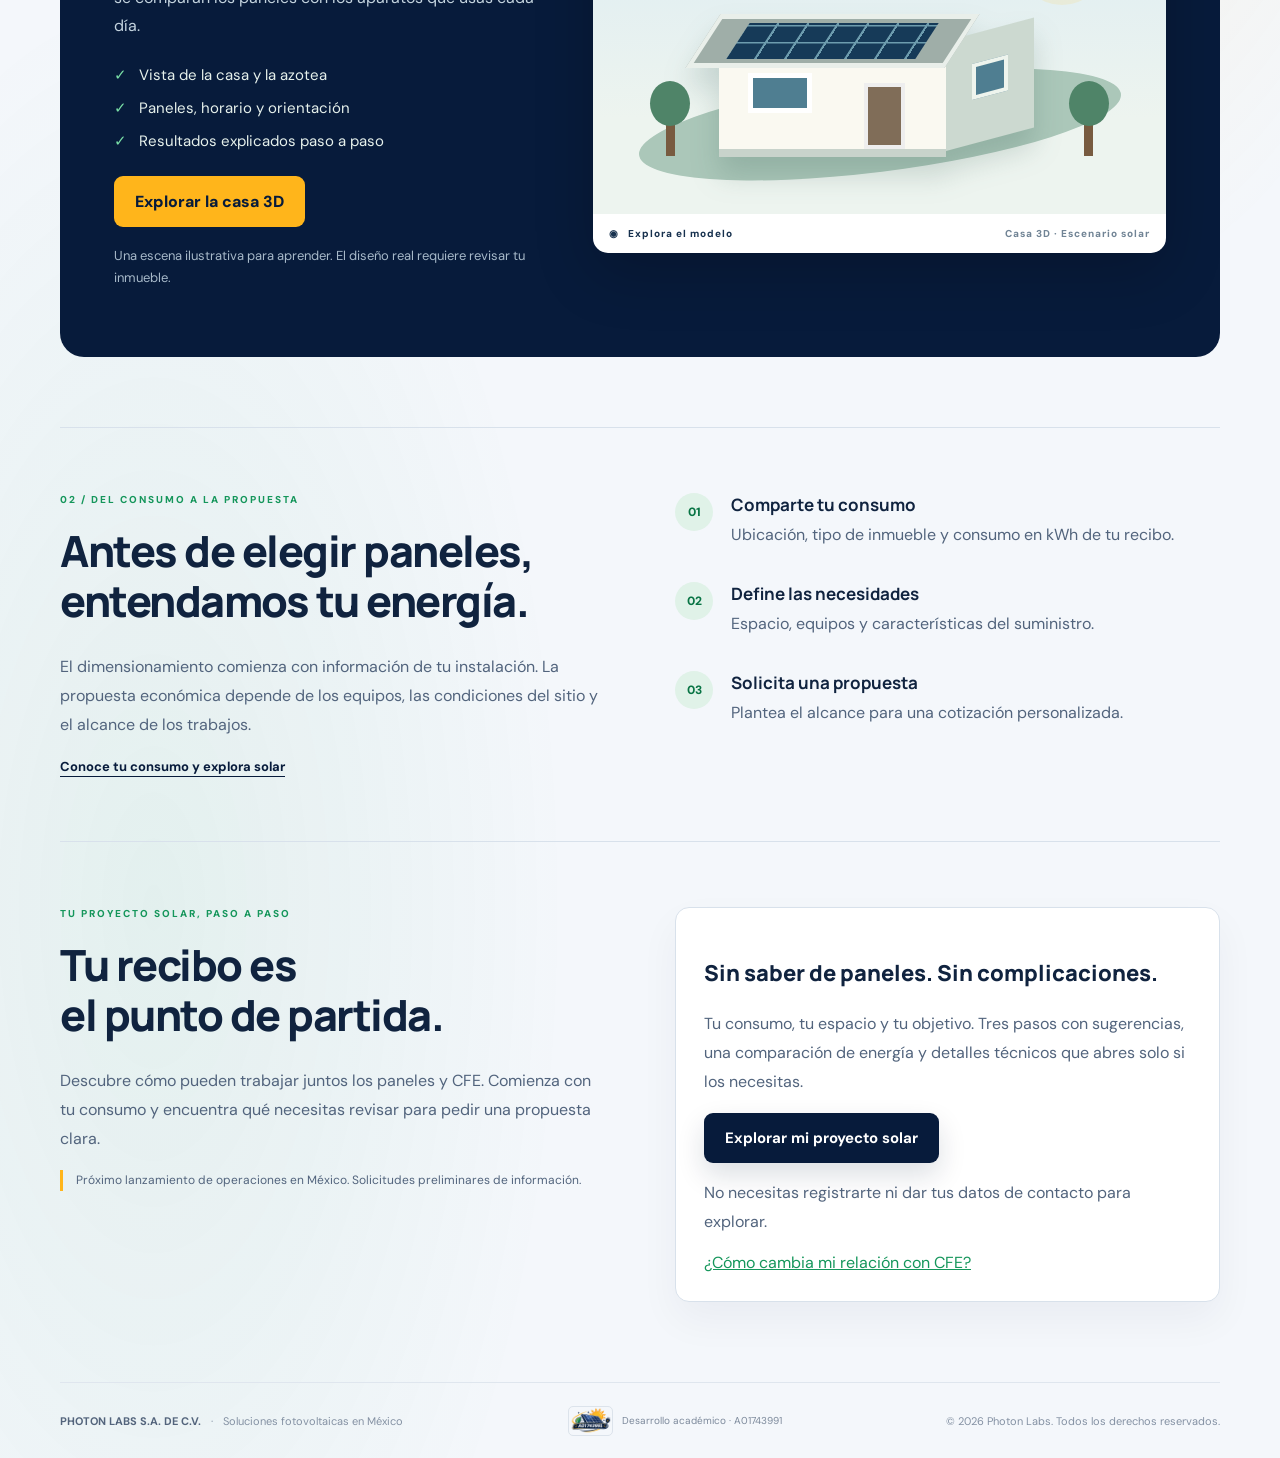
==== commit 2d0ffdba: "Mejora presentación comercial y vistas de Solar Studio" ====
--- a/index.html
+++ b/index.html
@@ -66,6 +66,8 @@
   
     header nav{display:flex;gap:23px}header nav a{color:var(--navy);text-decoration:none;font-size:13px;font-weight:700}.secondary-link{color:var(--navy);font-size:13px;font-weight:700;text-underline-offset:5px}.commercial{width:min(1160px,calc(100% - 48px));margin:0 auto;padding:65px 0;border-top:1px solid #d8e1eb}.section-label{font-size:10px;font-weight:800;letter-spacing:2px;color:var(--green);margin-bottom:20px}h2{font:800 clamp(28px,3.4vw,43px)/1.15 "Manrope",sans-serif;letter-spacing:-1.5px;margin:0 0 28px}.solutions{display:grid;grid-template-columns:repeat(3,1fr);gap:28px}.solutions article{border-top:3px solid var(--green);padding-top:18px}.solutions span{color:var(--green);font-size:12px}.solutions h3{font:800 22px "Manrope",sans-serif}.commercial p{color:#52647d;line-height:1.8;font-size:15px}.process,.quote{display:grid;grid-template-columns:1fr 1fr;gap:70px}.process ol{margin:0;padding-left:24px}.process li{padding:8px 0 12px 12px}.process li::marker{color:var(--green);font-weight:bold}.process li p{margin:8px 0}.quote{padding-bottom:80px}.quote form{background:#fff;padding:28px;border:1px solid #d8e1eb;border-radius:14px}.quote label{display:block;font-size:12px;font-weight:700;margin-bottom:14px}.quote input,.quote select,.quote textarea{display:block;width:100%;padding:11px;margin-top:7px;border:1px solid #bccad8;border-radius:6px;font:inherit;color:var(--navy);background:white}.form-row{display:grid;grid-template-columns:1fr 1fr;gap:14px}.quote button{border:0;cursor:pointer}.launch-note{border-left:3px solid var(--gold);padding-left:13px;font-size:12px!important}a:focus-visible,input:focus-visible,textarea:focus-visible,button:focus-visible,select:focus-visible{outline:3px solid var(--green);outline-offset:4px}@media(max-width:700px){header{height:auto;padding:22px 0;flex-wrap:wrap;gap:22px}header nav{gap:17px}.solutions,.process,.quote{grid-template-columns:1fr;gap:25px}.commercial{padding:38px 0}.quote form{padding:19px}.form-row{grid-template-columns:1fr}h1{letter-spacing:-2.5px}}@media(prefers-reduced-motion:reduce){html{scroll-behavior:auto}.orbit{animation:none}.cta{transition:none}}
   .quote-start{background:white;padding:28px;border:1px solid #d8e1eb;border-radius:14px}.quote-start h3{font:800 22px Manrope,sans-serif}.quote-start>a:last-child{color:var(--green)}.quote-start .cta{font-size:15px}.commercial p{font-size:16px}header nav a{font-size:14px}@media(max-width:700px){.quote-start{padding:22px}}
+.experience{width:min(1160px,calc(100% - 48px));margin:32px auto 70px;padding:54px;display:grid;grid-template-columns:.85fr 1.15fr;gap:55px;align-items:center;background:#071b3b;color:#fff;border-radius:24px;overflow:hidden}.experience h2{color:#fff;margin:0 0 20px}.experience p{font-size:16px;line-height:1.75;color:#c3d3de}.experience ul{padding:0;list-style:none;margin:25px 0}.experience li{margin:13px 0;color:#e6f1ec;font-size:15px}.experience li:before{content:'✓';color:#79dea6;margin-right:12px}.experience-button{display:inline-block;background:#ffb51b;color:#071b3b;text-decoration:none;padding:15px 21px;border-radius:9px;font-weight:800;transition:transform .2s}.experience-button:hover{transform:translateY(-3px)}.experience .experience-note{margin-top:18px;color:#a7b9c9;font-size:13px}.experience-visual{border-radius:15px;background:#fff;overflow:hidden;box-shadow:0 20px 60px #0003}.preview-head,.preview-footer{padding:13px 16px;color:#17314e;font-size:10px;letter-spacing:1px;font-weight:800;display:flex;justify-content:space-between;gap:8px}.preview-head span:last-child,.preview-footer span:last-child{color:#718495}.preview-scene{height:320px;position:relative;overflow:hidden;background:linear-gradient(#dcecf3 0%,#edf4ef 70%)}.preview-sun{position:absolute;right:13%;top:12%;width:58px;height:58px;border-radius:50%;background:#ffcb50;box-shadow:0 0 0 15px #ffcb5025}.preview-ground{position:absolute;left:8%;right:8%;bottom:13%;height:95px;background:#abc7b9;transform:skewY(-7deg);border-radius:50%}.preview-house{position:absolute;width:55%;height:155px;bottom:54px;left:22%;filter:drop-shadow(0 18px 14px #335b5033)}.preview-front{position:absolute;left:0;top:42px;width:72%;height:110px;background:#faf9f1;border-bottom:8px solid #c8d3cb}.preview-side{position:absolute;right:0;top:36px;width:28%;height:110px;background:#ccd9d0;transform:skewY(-15deg);transform-origin:top left}.preview-roof{position:absolute;left:-5%;top:9px;width:82%;height:54px;background:#9faea8;transform:skewX(-33deg);border:5px solid #e9efea;z-index:2}.preview-panels{position:absolute;inset:4px 12%;background:repeating-linear-gradient(90deg,transparent 0 27px,#6d9cae 28px 30px),repeating-linear-gradient(0deg,#163a58 0 15px,#6d9cae 16px 17px)}.preview-window{position:absolute;left:13%;top:26px;width:28%;height:40px;background:#4f7e91;border:5px solid #fff}.preview-door{position:absolute;right:18%;bottom:0;width:18%;height:66px;background:#806d58;border:4px solid #eee}.preview-side span{position:absolute;top:30px;left:30%;width:40%;height:36px;background:#4f7e91;border:4px solid #eef4ed}.preview-tree{position:absolute;bottom:18%;width:40px;height:75px;background:linear-gradient(transparent 55%,#785b40 55% 100%);background-size:9px 100%;background-position:center;background-repeat:no-repeat}.preview-tree:before{content:'';display:block;width:40px;height:45px;border-radius:50%;background:#4f8468}.t1{left:10%}.t2{right:10%}.experience-visual{animation:experience-float 6s ease-in-out infinite}@keyframes experience-float{50%{transform:translateY(-7px)}}@media(max-width:800px){.experience{grid-template-columns:1fr;padding:30px;gap:25px}.preview-scene{height:260px}}@media(max-width:500px){.experience{width:calc(100% - 32px);padding:24px;margin:24px auto 40px}.preview-head,.preview-footer{font-size:9px}.experience-visual{animation:none}}@media(prefers-reduced-motion:reduce){.experience-visual{animation:none}.experience-button{transition:none}}
+header nav a{transition:color .2s}header nav a:hover{color:#15965b}.solutions article{background:#fff;padding:25px;border:1px solid #dce6e5;border-top:3px solid #15965b;border-radius:4px 4px 14px 14px;transition:transform .2s,box-shadow .2s}.solutions article:hover{transform:translateY(-5px);box-shadow:0 18px 34px #071b3b10}.process ol{list-style:none;counter-reset:step;padding:0}.process li{counter-increment:step;position:relative;padding:0 0 24px 56px}.process li:before{content:counter(step,decimal-leading-zero);position:absolute;left:0;top:0;background:#e0f2e8;color:#087444;border-radius:50%;width:38px;height:38px;display:grid;place-items:center;font-weight:800;font-size:12px}.process li b{font-family:Manrope,sans-serif;font-size:17px}.process li p{margin-top:5px}.quote-start{box-shadow:0 18px 40px #071b3b0c}@media(prefers-reduced-motion:reduce){.solutions article,header nav a{transition:none}}
 </style>
 </head>
 <body>
@@ -129,7 +131,8 @@
 
 
 <section class="commercial" id="soluciones"><div class="section-label">01 / SOLUCIONES FOTOVOLTAICAS</div><h2>Un punto de partida para cada proyecto.</h2><div class="solutions"><article><span>01</span><h3>Tu hogar</h3><p>Explora una propuesta de paneles solares a partir de tu consumo y el espacio disponible en tu vivienda.</p></article><article><span>02</span><h3>Tu comercio</h3><p>Comparte los horarios y necesidades de tu negocio para orientar el análisis de tu sistema fotovoltaico.</p></article><article><span>03</span><h3>Tu empresa</h3><p>Inicia una evaluación que considere las cargas eléctricas, el tipo de suministro y las necesidades del proyecto.</p></article></div></section>
-<section class="commercial process"><div><div class="section-label">02 / DEL CONSUMO A LA PROPUESTA</div><h2>Antes de elegir paneles,<br>entendamos tu energía.</h2><p>El dimensionamiento comienza con información de tu instalación. La propuesta económica depende de los equipos, las condiciones del sitio y el alcance de los trabajos.</p><a class="secondary-link" href="simulador.html">Conoce tu consumo y explora solar</a></div><ol><li><b>Comparte tu consumo</b><p>Ubicación, tipo de inmueble y consumo en kWh de tu recibo.</p></li><li><b>Define las necesidades</b><p>Espacio, equipos y características del suministro.</p></li><li><b>Solicita una propuesta</b><p>Plantea el alcance para una cotización personalizada.</p></li></ol></section>
+<section class="experience" aria-labelledby="experience-title"><div class="experience-copy"><div class="section-label">EXPLORA SOLAR STUDIO</div><h2 id="experience-title">Imagina tu casa<br>con energía solar.</h2><p>Gira alrededor de la casa, cambia la luz y descubre cómo se comparan los paneles con los aparatos que usas cada día.</p><ul><li>Vista de la casa y la azotea</li><li>Paneles, horario y orientación</li><li>Resultados explicados paso a paso</li></ul><a class="experience-button" href="simulador.html">Explorar la casa 3D</a><p class="experience-note">Una escena ilustrativa para aprender. El diseño real requiere revisar tu inmueble.</p></div><div class="experience-visual"><div class="preview-head"><span>PHOTON LABS / SOLAR STUDIO</span><span>VISTA ILUSTRATIVA</span></div><div class="preview-scene" aria-hidden="true"><div class="preview-sun"></div><div class="preview-ground"></div><div class="preview-house"><div class="preview-roof"><div class="preview-panels"></div></div><div class="preview-front"><span class="preview-window"></span><span class="preview-door"></span></div><div class="preview-side"><span></span></div></div><div class="preview-tree t1"></div><div class="preview-tree t2"></div></div><div class="preview-footer"><span>◉ &nbsp; Explora el modelo</span><span>Casa 3D · Escenario solar</span></div></div></section>
+<section class="commercial process"><div><div class="section-label">02 / DEL CONSUMO A LA PROPUESTA</div><h2>Antes de elegir paneles,<br>entendamos tu energía.</h2><p>El dimensionamiento comienza con información de tu instalación. La propuesta económica depende de los equipos, las condiciones del sitio y el alcance de los trabajos.</p><a class="secondary-link" href="cotizador.html">Conoce tu consumo y explora solar</a></div><ol><li><b>Comparte tu consumo</b><p>Ubicación, tipo de inmueble y consumo en kWh de tu recibo.</p></li><li><b>Define las necesidades</b><p>Espacio, equipos y características del suministro.</p></li><li><b>Solicita una propuesta</b><p>Plantea el alcance para una cotización personalizada.</p></li></ol></section>
 <section class="commercial quote" id="cotizar"><div><div class="section-label">TU PROYECTO SOLAR, PASO A PASO</div><h2>Tu recibo es<br>el punto de partida.</h2><p>Descubre cómo pueden trabajar juntos los paneles y CFE. Comienza con tu consumo y encuentra qué necesitas revisar para pedir una propuesta clara.</p><p class="launch-note">Próximo lanzamiento de operaciones en México. Solicitudes preliminares de información.</p></div><div class="quote-start"><h3>Sin saber de paneles. Sin complicaciones.</h3><p>Tu consumo, tu espacio y tu objetivo. Tres pasos con sugerencias, una comparación de energía y detalles técnicos que abres solo si los necesitas.</p><a class="cta" href="cotizador.html">Explorar mi proyecto solar</a><p>No necesitas registrarte ni dar tus datos de contacto para explorar.</p><a href="cotizador.html#cfe">¿Cómo cambia mi relación con CFE?</a></div></section>
   <footer>
     <div class="footer-left"><strong>PHOTON LABS S.A. DE C.V.</strong><span>·</span><span>Soluciones fotovoltaicas en México</span></div>
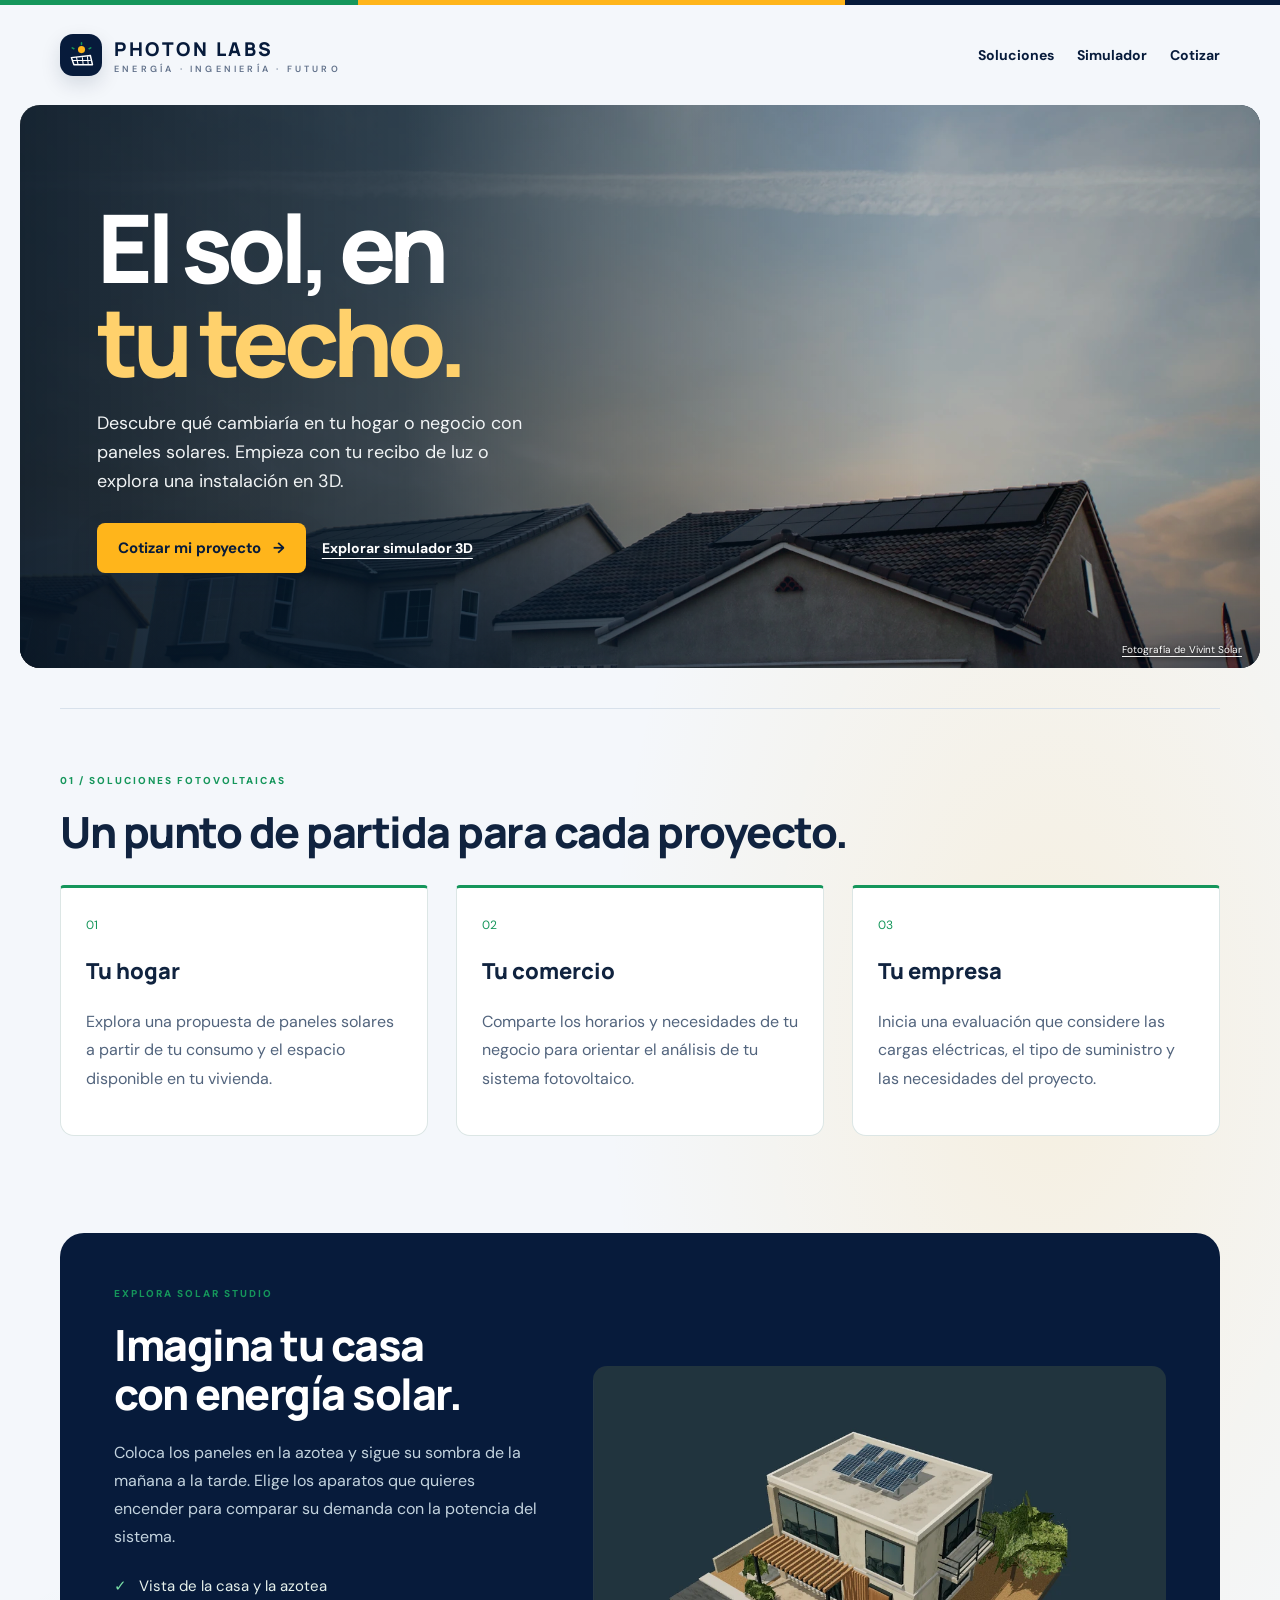
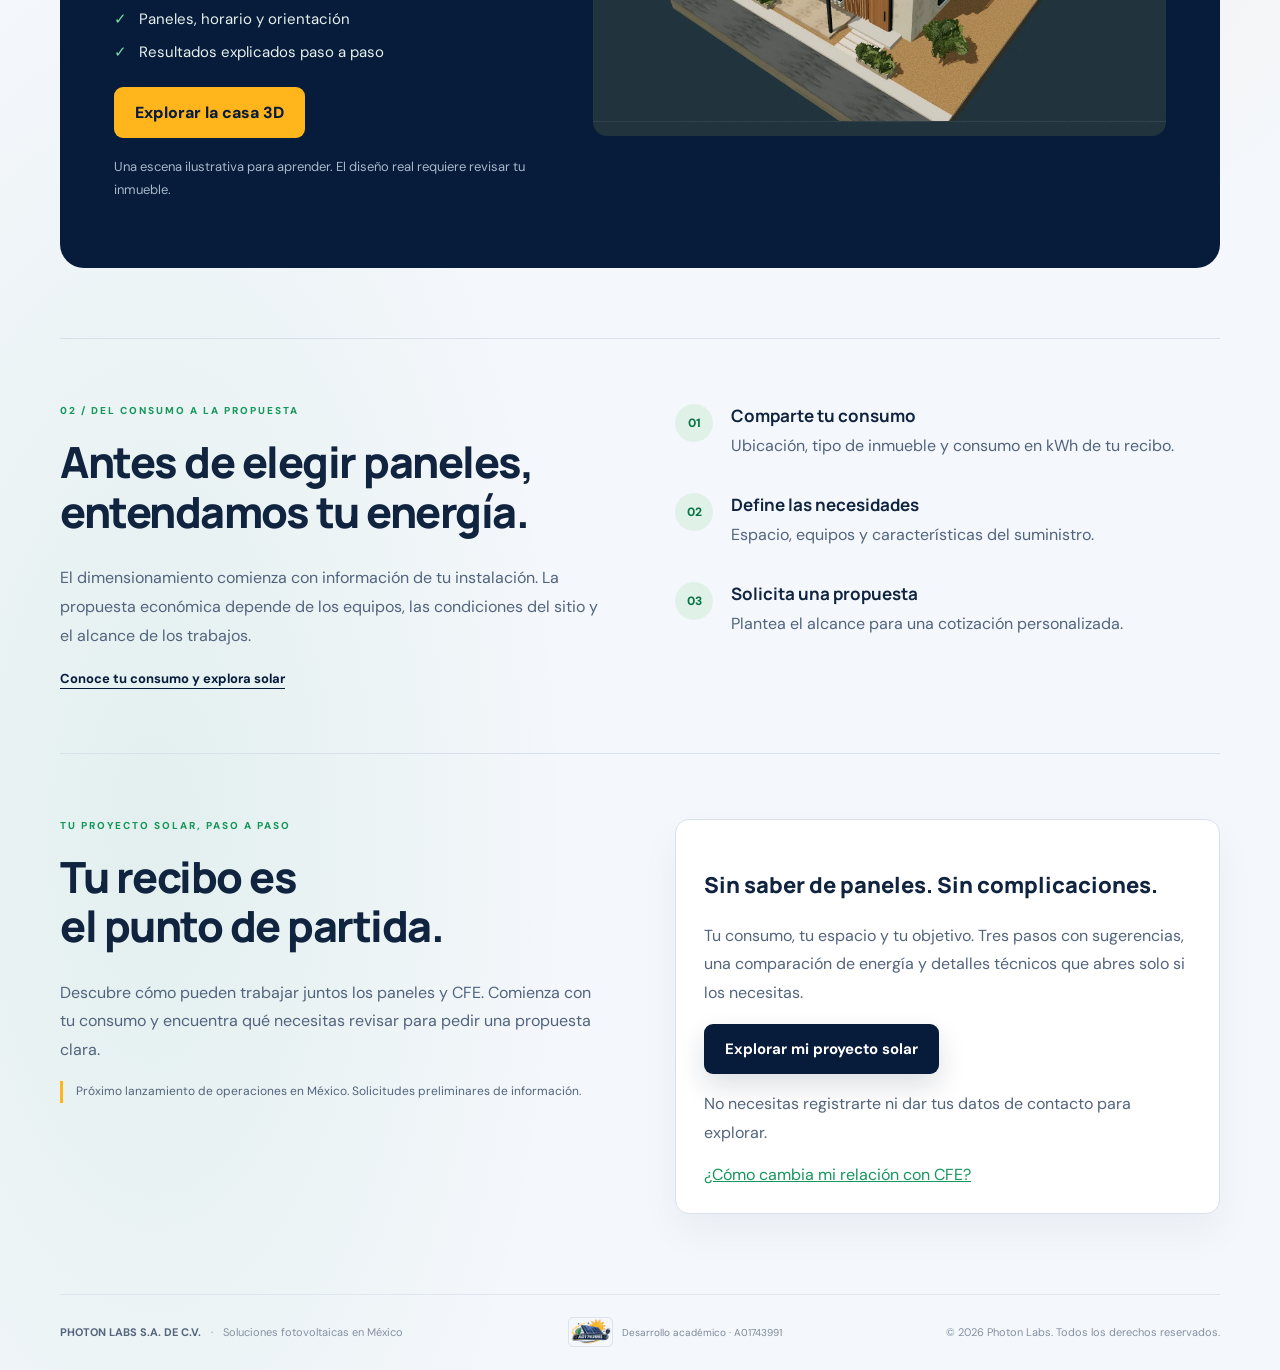
==== commit a3671413: "Añade azotea editable, sombras por hora y fotografía residencial" ====
--- a/index.html
+++ b/index.html
@@ -38,36 +38,28 @@
     .cta:hover{transform:translateY(-3px);background:var(--navy2)}
     .cta svg{width:16px;height:16px}
     .note{font-size:12px;color:#7b899d}
-    .visual{position:relative;min-height:480px;display:grid;place-items:center}
-    .orbit{position:absolute;width:min(440px,90%);aspect-ratio:1;border:1px solid #d8e1eb;border-radius:50%;animation:rotate 48s linear infinite}
-    .orbit:before,.orbit:after{content:"";position:absolute;border:1px dashed #d8e1eb;border-radius:50%;inset:35px}
-    .orbit:after{inset:76px;border-style:solid;opacity:.6}
-    .sun{position:absolute;width:112px;height:112px;border-radius:50%;right:8%;top:9%;background:linear-gradient(145deg,#ffd66c,var(--gold));box-shadow:0 0 0 15px #ffb51b18,0 0 70px #ffb51b44}
-    .sun:before{content:"";position:absolute;inset:-20px;border:1px solid #ffb51b66;border-radius:50%}
-    .panel-art{position:relative;width:min(440px,100%);filter:drop-shadow(0 26px 35px #071b3b24);transform:rotate(-7deg);z-index:1}
-    .floating{position:absolute;z-index:2;background:#fff;border:1px solid #e4eaf1;border-radius:13px;padding:13px 16px;box-shadow:0 14px 35px #071b3b12}
-    .floating small{display:block;font-size:9px;letter-spacing:1.5px;text-transform:uppercase;color:#8190a4;font-weight:800;margin-bottom:5px}
-    .floating b{font:800 16px "Manrope",sans-serif;color:var(--navy)}
-    .float-a{left:0;top:22%}.float-b{right:-2%;bottom:18%}
-    .float-b b{color:var(--green)}
-    .features{display:flex;gap:25px;flex-wrap:wrap;margin-top:45px;padding-top:23px;border-top:1px solid #dfe6ee}
-    .feature{display:flex;align-items:center;gap:9px;color:#64748b;font-size:12px;font-weight:600}
-    .feature i{width:27px;height:27px;border-radius:8px;background:#fff;display:grid;place-items:center;color:var(--green);font-style:normal}
     footer{width:min(1160px,calc(100% - 48px));margin:auto;border-top:1px solid #dfe6ee;min-height:76px;display:flex;justify-content:space-between;align-items:center;gap:20px;color:#8491a3;font-size:11px;position:relative;z-index:2}
     .footer-left{display:flex;align-items:center;gap:10px}
     .footer-left strong{color:#53647c}
     .student-mark{display:flex;align-items:center;gap:9px}
     .student-mark img{width:45px;height:30px;object-fit:cover;object-position:center 68%;border-radius:5px;border:1px solid #dce3eb}
     .student-mark span{font-size:10px;color:#7c899b}
-    @keyframes rotate{to{transform:rotate(360deg)}}
-    @media(max-width:850px){main{grid-template-columns:1fr;padding-top:55px;gap:10px}.visual{min-height:390px;grid-row:2}.panel-art{width:min(390px,82%)}.orbit{width:360px}.sun{right:13%;top:7%;width:90px;height:90px}.float-a{left:5%}.float-b{right:3%}h1{font-size:clamp(48px,10vw,72px)}}
-    @media(max-width:560px){header{height:78px}.status{font-size:9px;letter-spacing:.8px}.brand-name{font-size:16px}main{width:calc(100% - 36px);padding-top:44px}.eyebrow{font-size:9px;margin-bottom:18px}h1{letter-spacing:-2.8px}.lead{font-size:15px;line-height:1.7}.visual{min-height:330px}.orbit{width:290px}.sun{width:68px;height:68px}.floating{padding:10px 12px}.floating b{font-size:13px}.float-a{left:0;top:17%}.float-b{right:0;bottom:12%}.features{gap:13px;margin-top:30px}footer{width:calc(100% - 36px);padding:17px 0;align-items:flex-start;flex-direction:column}.student-mark img{width:40px}}
     @media(prefers-reduced-motion:reduce){*,*:before,*:after{animation:none!important;scroll-behavior:auto!important;transition:none!important}}
   
     header nav{display:flex;gap:23px}header nav a{color:var(--navy);text-decoration:none;font-size:13px;font-weight:700}.secondary-link{color:var(--navy);font-size:13px;font-weight:700;text-underline-offset:5px}.commercial{width:min(1160px,calc(100% - 48px));margin:0 auto;padding:65px 0;border-top:1px solid #d8e1eb}.section-label{font-size:10px;font-weight:800;letter-spacing:2px;color:var(--green);margin-bottom:20px}h2{font:800 clamp(28px,3.4vw,43px)/1.15 "Manrope",sans-serif;letter-spacing:-1.5px;margin:0 0 28px}.solutions{display:grid;grid-template-columns:repeat(3,1fr);gap:28px}.solutions article{border-top:3px solid var(--green);padding-top:18px}.solutions span{color:var(--green);font-size:12px}.solutions h3{font:800 22px "Manrope",sans-serif}.commercial p{color:#52647d;line-height:1.8;font-size:15px}.process,.quote{display:grid;grid-template-columns:1fr 1fr;gap:70px}.process ol{margin:0;padding-left:24px}.process li{padding:8px 0 12px 12px}.process li::marker{color:var(--green);font-weight:bold}.process li p{margin:8px 0}.quote{padding-bottom:80px}.quote form{background:#fff;padding:28px;border:1px solid #d8e1eb;border-radius:14px}.quote label{display:block;font-size:12px;font-weight:700;margin-bottom:14px}.quote input,.quote select,.quote textarea{display:block;width:100%;padding:11px;margin-top:7px;border:1px solid #bccad8;border-radius:6px;font:inherit;color:var(--navy);background:white}.form-row{display:grid;grid-template-columns:1fr 1fr;gap:14px}.quote button{border:0;cursor:pointer}.launch-note{border-left:3px solid var(--gold);padding-left:13px;font-size:12px!important}a:focus-visible,input:focus-visible,textarea:focus-visible,button:focus-visible,select:focus-visible{outline:3px solid var(--green);outline-offset:4px}@media(max-width:700px){header{height:auto;padding:22px 0;flex-wrap:wrap;gap:22px}header nav{gap:17px}.solutions,.process,.quote{grid-template-columns:1fr;gap:25px}.commercial{padding:38px 0}.quote form{padding:19px}.form-row{grid-template-columns:1fr}h1{letter-spacing:-2.5px}}@media(prefers-reduced-motion:reduce){html{scroll-behavior:auto}.orbit{animation:none}.cta{transition:none}}
   .quote-start{background:white;padding:28px;border:1px solid #d8e1eb;border-radius:14px}.quote-start h3{font:800 22px Manrope,sans-serif}.quote-start>a:last-child{color:var(--green)}.quote-start .cta{font-size:15px}.commercial p{font-size:16px}header nav a{font-size:14px}@media(max-width:700px){.quote-start{padding:22px}}
-.experience{width:min(1160px,calc(100% - 48px));margin:32px auto 70px;padding:54px;display:grid;grid-template-columns:.85fr 1.15fr;gap:55px;align-items:center;background:#071b3b;color:#fff;border-radius:24px;overflow:hidden}.experience h2{color:#fff;margin:0 0 20px}.experience p{font-size:16px;line-height:1.75;color:#c3d3de}.experience ul{padding:0;list-style:none;margin:25px 0}.experience li{margin:13px 0;color:#e6f1ec;font-size:15px}.experience li:before{content:'✓';color:#79dea6;margin-right:12px}.experience-button{display:inline-block;background:#ffb51b;color:#071b3b;text-decoration:none;padding:15px 21px;border-radius:9px;font-weight:800;transition:transform .2s}.experience-button:hover{transform:translateY(-3px)}.experience .experience-note{margin-top:18px;color:#a7b9c9;font-size:13px}.experience-visual{border-radius:15px;background:#fff;overflow:hidden;box-shadow:0 20px 60px #0003}.preview-head,.preview-footer{padding:13px 16px;color:#17314e;font-size:10px;letter-spacing:1px;font-weight:800;display:flex;justify-content:space-between;gap:8px}.preview-head span:last-child,.preview-footer span:last-child{color:#718495}.preview-scene{height:320px;position:relative;overflow:hidden;background:linear-gradient(#dcecf3 0%,#edf4ef 70%)}.preview-sun{position:absolute;right:13%;top:12%;width:58px;height:58px;border-radius:50%;background:#ffcb50;box-shadow:0 0 0 15px #ffcb5025}.preview-ground{position:absolute;left:8%;right:8%;bottom:13%;height:95px;background:#abc7b9;transform:skewY(-7deg);border-radius:50%}.preview-house{position:absolute;width:55%;height:155px;bottom:54px;left:22%;filter:drop-shadow(0 18px 14px #335b5033)}.preview-front{position:absolute;left:0;top:42px;width:72%;height:110px;background:#faf9f1;border-bottom:8px solid #c8d3cb}.preview-side{position:absolute;right:0;top:36px;width:28%;height:110px;background:#ccd9d0;transform:skewY(-15deg);transform-origin:top left}.preview-roof{position:absolute;left:-5%;top:9px;width:82%;height:54px;background:#9faea8;transform:skewX(-33deg);border:5px solid #e9efea;z-index:2}.preview-panels{position:absolute;inset:4px 12%;background:repeating-linear-gradient(90deg,transparent 0 27px,#6d9cae 28px 30px),repeating-linear-gradient(0deg,#163a58 0 15px,#6d9cae 16px 17px)}.preview-window{position:absolute;left:13%;top:26px;width:28%;height:40px;background:#4f7e91;border:5px solid #fff}.preview-door{position:absolute;right:18%;bottom:0;width:18%;height:66px;background:#806d58;border:4px solid #eee}.preview-side span{position:absolute;top:30px;left:30%;width:40%;height:36px;background:#4f7e91;border:4px solid #eef4ed}.preview-tree{position:absolute;bottom:18%;width:40px;height:75px;background:linear-gradient(transparent 55%,#785b40 55% 100%);background-size:9px 100%;background-position:center;background-repeat:no-repeat}.preview-tree:before{content:'';display:block;width:40px;height:45px;border-radius:50%;background:#4f8468}.t1{left:10%}.t2{right:10%}.experience-visual{animation:experience-float 6s ease-in-out infinite}@keyframes experience-float{50%{transform:translateY(-7px)}}@media(max-width:800px){.experience{grid-template-columns:1fr;padding:30px;gap:25px}.preview-scene{height:260px}}@media(max-width:500px){.experience{width:calc(100% - 32px);padding:24px;margin:24px auto 40px}.preview-head,.preview-footer{font-size:9px}.experience-visual{animation:none}}@media(prefers-reduced-motion:reduce){.experience-visual{animation:none}.experience-button{transition:none}}
+.experience{width:min(1160px,calc(100% - 48px));margin:32px auto 70px;padding:54px;display:grid;grid-template-columns:.85fr 1.15fr;gap:55px;align-items:center;background:#071b3b;color:#fff;border-radius:24px;overflow:hidden}.experience h2{color:#fff;margin:0 0 20px}.experience p{font-size:16px;line-height:1.75;color:#c3d3de}.experience ul{padding:0;list-style:none;margin:25px 0}.experience li{margin:13px 0;color:#e6f1ec;font-size:15px}.experience li:before{content:'✓';color:#79dea6;margin-right:12px}.experience-button{display:inline-block;background:#ffb51b;color:#071b3b;text-decoration:none;padding:15px 21px;border-radius:9px;font-weight:800;transition:transform .2s}.experience-button:hover{transform:translateY(-3px)}.experience .experience-note{margin-top:18px;color:#a7b9c9;font-size:13px}@media(max-width:800px){.experience{grid-template-columns:1fr;padding:30px;gap:25px}}@media(max-width:500px){.experience{width:calc(100% - 32px);padding:24px;margin:24px auto 40px}}
 header nav a{transition:color .2s}header nav a:hover{color:#15965b}.solutions article{background:#fff;padding:25px;border:1px solid #dce6e5;border-top:3px solid #15965b;border-radius:4px 4px 14px 14px;transition:transform .2s,box-shadow .2s}.solutions article:hover{transform:translateY(-5px);box-shadow:0 18px 34px #071b3b10}.process ol{list-style:none;counter-reset:step;padding:0}.process li{counter-increment:step;position:relative;padding:0 0 24px 56px}.process li:before{content:counter(step,decimal-leading-zero);position:absolute;left:0;top:0;background:#e0f2e8;color:#087444;border-radius:50%;width:38px;height:38px;display:grid;place-items:center;font-weight:800;font-size:12px}.process li b{font-family:Manrope,sans-serif;font-size:17px}.process li p{margin-top:5px}.quote-start{box-shadow:0 18px 40px #071b3b0c}@media(prefers-reduced-motion:reduce){.solutions article,header nav a{transition:none}}
+
+.solar-cover{width:min(1440px,calc(100% - 40px));min-height:clamp(490px,44vw,650px);display:flex;align-items:center;isolation:isolate;overflow:hidden;padding:clamp(50px,6vw,100px);border-radius:20px;background:#14283a;color:white;margin:0 auto 40px}
+.cover-photo,.solar-cover:before{position:absolute;inset:0;width:100%;height:100%;object-fit:cover;object-position:center 77%;z-index:-2}
+.solar-cover:before{content:"";z-index:-1;background:linear-gradient(90deg,rgba(5,21,37,.91),rgba(6,26,43,.77) 31%,rgba(8,29,43,.12) 73%),linear-gradient(0deg,#071b3b55,transparent 35%)}
+.cover-copy{max-width:520px}.cover-copy h1{color:white;font-size:clamp(60px,7.4vw,105px);letter-spacing:-.065em}.cover-copy h1 span{color:#ffd16c}
+.cover-copy p{max-width:425px;color:#f1f4f5;font-size:clamp(16px,1.4vw,19px);line-height:1.6;margin:22px 0 28px}
+.cover-copy .cta{background:var(--gold);color:var(--navy);border-radius:8px;font-size:15px}.cover-link{font-weight:700;color:white;text-underline-offset:5px;font-size:14px}
+.photo-credit{position:absolute;bottom:12px;right:18px;font-size:10px;color:white;text-underline-offset:3px;text-shadow:0 1px 4px #000}
+.studio-preview{display:block;overflow:hidden;border-radius:14px;background:#182a33}.studio-preview img{display:block;width:100%;height:auto}
+@media(max-width:650px){.solar-cover{width:calc(100% - 24px);align-items:flex-end;padding:145px 24px 44px;min-height:510px}.cover-photo{object-position:65% 90%}.solar-cover:before{background:linear-gradient(0deg,#071b3bf7 0%,#071b3bcc 42%,#071b3b0a 90%)}.cover-copy h1{font-size:58px}.solar-cover .actions{gap:16px}.photo-credit{bottom:9px}.cover-copy p{margin:14px 0 20px}}
 </style>
 </head>
 <body>
@@ -83,55 +75,22 @@
     <nav aria-label="Principal"><a href="#soluciones">Soluciones</a><a href="simulador.html">Simulador</a><a href="cotizador.html">Cotizar</a></nav>
   </header>
 
-  <main>
-    <section class="copy">
-      <div class="eyebrow">ENERGÍA SOLAR / MÉXICO</div>
-      <h1>Tu energía.<span class="soon">Un nuevo<br>horizonte.</span></h1>
-      <p class="lead">Soluciones fotovoltaicas para <strong>hogares, comercios y empresas.</strong> Cuéntanos cómo consumes energía y comienza a explorar un sistema solar pensado para tu proyecto.</p>
+  <main class="solar-cover">
+    <img class="cover-photo" src="assets/techos-solares.webp" width="1800" height="1200" fetchpriority="high" alt="Paneles solares sobre los tejados de dos viviendas al atardecer">
+    <section class="cover-copy">
+      <h1>El sol, en<br><span>tu techo.</span></h1>
+      <p>Descubre qué cambiaría en tu hogar o negocio con paneles solares. Empieza con tu recibo de luz o explora una instalación en 3D.</p>
       <div class="actions">
-        <a class="cta" href="cotizador.html">
-          Explorar mi proyecto solar
-          <svg viewBox="0 0 24 24" fill="none" stroke="currentColor" stroke-width="2"><path d="M5 12h14M13 6l6 6-6 6"/></svg>
-        </a>
-        <a class="secondary-link" href="simulador.html">Explorar casa en 3D</a>
-      </div>
-      <div class="features">
-        <div class="feature"><i>⌁</i> Ingeniería aplicada</div>
-        <div class="feature"><i>✳</i> Sostenibilidad</div>
-        <div class="feature"><i>ϟ</i> Innovación energética</div>
+        <a class="cta" href="cotizador.html">Cotizar mi proyecto <span aria-hidden="true">→</span></a>
+        <a class="cover-link" href="simulador.html">Explorar simulador 3D</a>
       </div>
     </section>
-
-    <section class="visual" aria-label="Ilustración conceptual de energía solar">
-      <div class="orbit"></div><div class="sun"></div>
-      <div class="floating float-a"><small>Soluciones solares</small><b>A tu medida.</b></div>
-      <div class="floating float-b"><small>El siguiente paso</small><b>Conoce tu consumo ↗</b></div>
-      <svg class="panel-art" viewBox="0 0 520 390" role="img" aria-label="Ilustración geométrica de un panel solar bajo el sol">
-        <defs>
-          <linearGradient id="panel" x1="0" y1="0" x2="1" y2="1"><stop stop-color="#174778"/><stop offset="1" stop-color="#071b3b"/></linearGradient>
-          <linearGradient id="shine" x1="0" y1="0" x2="1" y2="1"><stop stop-color="#ffffff" stop-opacity=".22"/><stop offset="1" stop-color="#ffffff" stop-opacity="0"/></linearGradient>
-        </defs>
-        <path d="M68 282 113 105 455 105 411 282Z" fill="#0b2b55" opacity=".12"/>
-        <path d="M82 265 127 88 468 88 423 265Z" fill="url(#panel)" stroke="#fff" stroke-width="7" stroke-linejoin="round"/>
-        <path d="m127 88 341 0-45 177H82Z" fill="url(#shine)"/>
-        <g stroke="#a9c9e8" stroke-width="3" opacity=".9">
-          <path d="m161 88-45 177M229 88l-45 177M297 88l-45 177M365 88l-45 177M433 88l-45 177"/>
-          <path d="m115 135 341 0M103 183l341 0M91 230l341 0"/>
-        </g>
-        <path d="M64 282h372l-18 24H47Z" fill="#071b3b"/>
-        <path d="M183 306h108l16 28H166Z" fill="#0b2b55"/>
-        <path d="M140 344h202" stroke="#15965b" stroke-width="7" stroke-linecap="round"/>
-        <circle cx="430" cy="52" r="25" fill="#ffb51b"/>
-        <g stroke="#ffb51b" stroke-width="5" stroke-linecap="round"><path d="M430 12V2M430 102V92M390 52h-10M480 52h-10M402 24l-8-8M466 88l-8-8M458 24l8-8"/></g>
-        <path d="M75 95c-23-22-47-16-53 4-5 17 12 32 29 28 17-4 23-19 24-32Z" fill="#15965b"/>
-        <path d="M39 119c12-17 22-26 34-29" stroke="#d8f5e5" stroke-width="3" fill="none" stroke-linecap="round"/>
-      </svg>
-    </section>
+    <a class="photo-credit" href="https://unsplash.com/photos/_ciUqT1HEuY">Fotografía de Vivint Solar</a>
   </main>
 
 
 <section class="commercial" id="soluciones"><div class="section-label">01 / SOLUCIONES FOTOVOLTAICAS</div><h2>Un punto de partida para cada proyecto.</h2><div class="solutions"><article><span>01</span><h3>Tu hogar</h3><p>Explora una propuesta de paneles solares a partir de tu consumo y el espacio disponible en tu vivienda.</p></article><article><span>02</span><h3>Tu comercio</h3><p>Comparte los horarios y necesidades de tu negocio para orientar el análisis de tu sistema fotovoltaico.</p></article><article><span>03</span><h3>Tu empresa</h3><p>Inicia una evaluación que considere las cargas eléctricas, el tipo de suministro y las necesidades del proyecto.</p></article></div></section>
-<section class="experience" aria-labelledby="experience-title"><div class="experience-copy"><div class="section-label">EXPLORA SOLAR STUDIO</div><h2 id="experience-title">Imagina tu casa<br>con energía solar.</h2><p>Gira alrededor de la casa, cambia la luz y descubre cómo se comparan los paneles con los aparatos que usas cada día.</p><ul><li>Vista de la casa y la azotea</li><li>Paneles, horario y orientación</li><li>Resultados explicados paso a paso</li></ul><a class="experience-button" href="simulador.html">Explorar la casa 3D</a><p class="experience-note">Una escena ilustrativa para aprender. El diseño real requiere revisar tu inmueble.</p></div><div class="experience-visual"><div class="preview-head"><span>PHOTON LABS / SOLAR STUDIO</span><span>VISTA ILUSTRATIVA</span></div><div class="preview-scene" aria-hidden="true"><div class="preview-sun"></div><div class="preview-ground"></div><div class="preview-house"><div class="preview-roof"><div class="preview-panels"></div></div><div class="preview-front"><span class="preview-window"></span><span class="preview-door"></span></div><div class="preview-side"><span></span></div></div><div class="preview-tree t1"></div><div class="preview-tree t2"></div></div><div class="preview-footer"><span>◉ &nbsp; Explora el modelo</span><span>Casa 3D · Escenario solar</span></div></div></section>
+<section class="experience" aria-labelledby="experience-title"><div class="experience-copy"><div class="section-label">EXPLORA SOLAR STUDIO</div><h2 id="experience-title">Imagina tu casa<br>con energía solar.</h2><p>Coloca los paneles en la azotea y sigue su sombra de la mañana a la tarde. Elige los aparatos que quieres encender para comparar su demanda con la potencia del sistema.</p><ul><li>Vista de la casa y la azotea</li><li>Paneles, horario y orientación</li><li>Resultados explicados paso a paso</li></ul><a class="experience-button" href="simulador.html">Explorar la casa 3D</a><p class="experience-note">Una escena ilustrativa para aprender. El diseño real requiere revisar tu inmueble.</p></div><a class="studio-preview" href="simulador.html" aria-label="Abrir la casa interactiva en Solar Studio"><img src="assets/vista-estudio.webp" width="960" height="620" loading="lazy" alt="Vista del modelo editable de la casa con los paneles montados en la azotea"></a></section>
 <section class="commercial process"><div><div class="section-label">02 / DEL CONSUMO A LA PROPUESTA</div><h2>Antes de elegir paneles,<br>entendamos tu energía.</h2><p>El dimensionamiento comienza con información de tu instalación. La propuesta económica depende de los equipos, las condiciones del sitio y el alcance de los trabajos.</p><a class="secondary-link" href="cotizador.html">Conoce tu consumo y explora solar</a></div><ol><li><b>Comparte tu consumo</b><p>Ubicación, tipo de inmueble y consumo en kWh de tu recibo.</p></li><li><b>Define las necesidades</b><p>Espacio, equipos y características del suministro.</p></li><li><b>Solicita una propuesta</b><p>Plantea el alcance para una cotización personalizada.</p></li></ol></section>
 <section class="commercial quote" id="cotizar"><div><div class="section-label">TU PROYECTO SOLAR, PASO A PASO</div><h2>Tu recibo es<br>el punto de partida.</h2><p>Descubre cómo pueden trabajar juntos los paneles y CFE. Comienza con tu consumo y encuentra qué necesitas revisar para pedir una propuesta clara.</p><p class="launch-note">Próximo lanzamiento de operaciones en México. Solicitudes preliminares de información.</p></div><div class="quote-start"><h3>Sin saber de paneles. Sin complicaciones.</h3><p>Tu consumo, tu espacio y tu objetivo. Tres pasos con sugerencias, una comparación de energía y detalles técnicos que abres solo si los necesitas.</p><a class="cta" href="cotizador.html">Explorar mi proyecto solar</a><p>No necesitas registrarte ni dar tus datos de contacto para explorar.</p><a href="cotizador.html#cfe">¿Cómo cambia mi relación con CFE?</a></div></section>
   <footer>
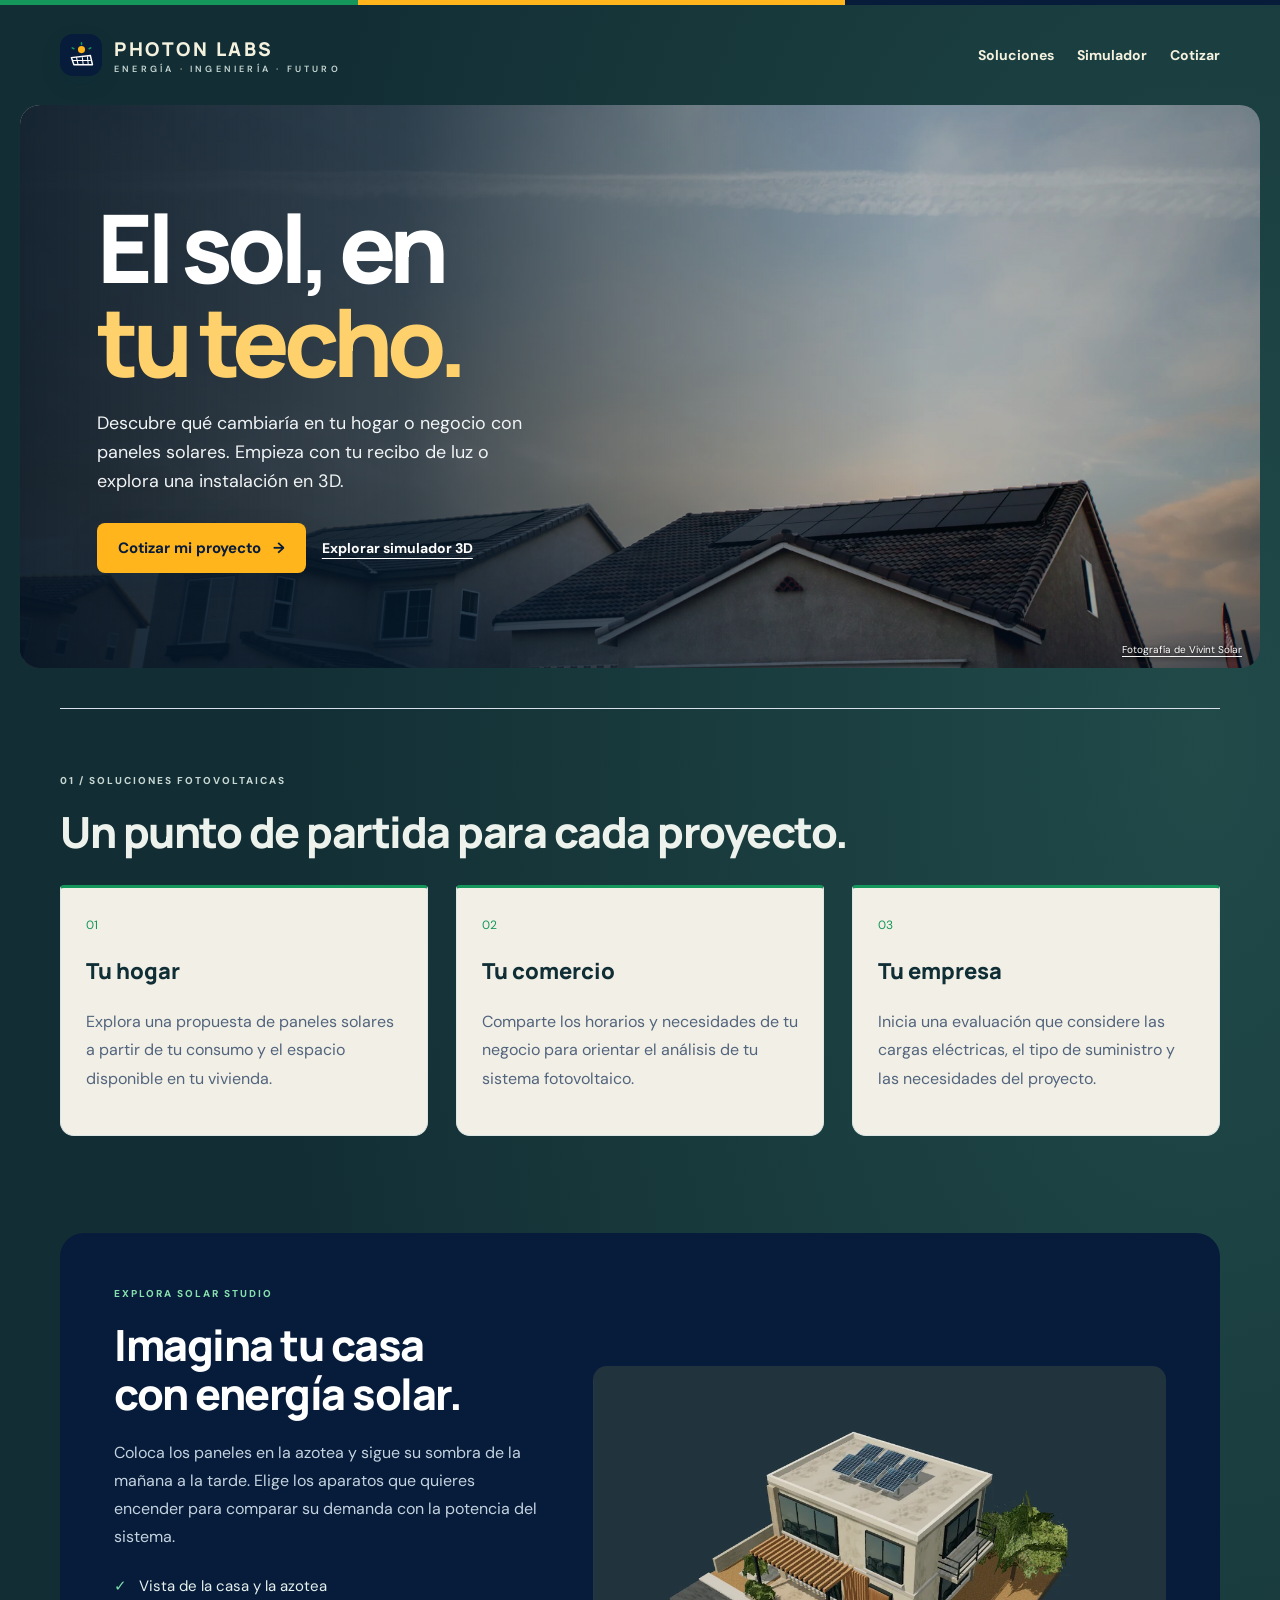
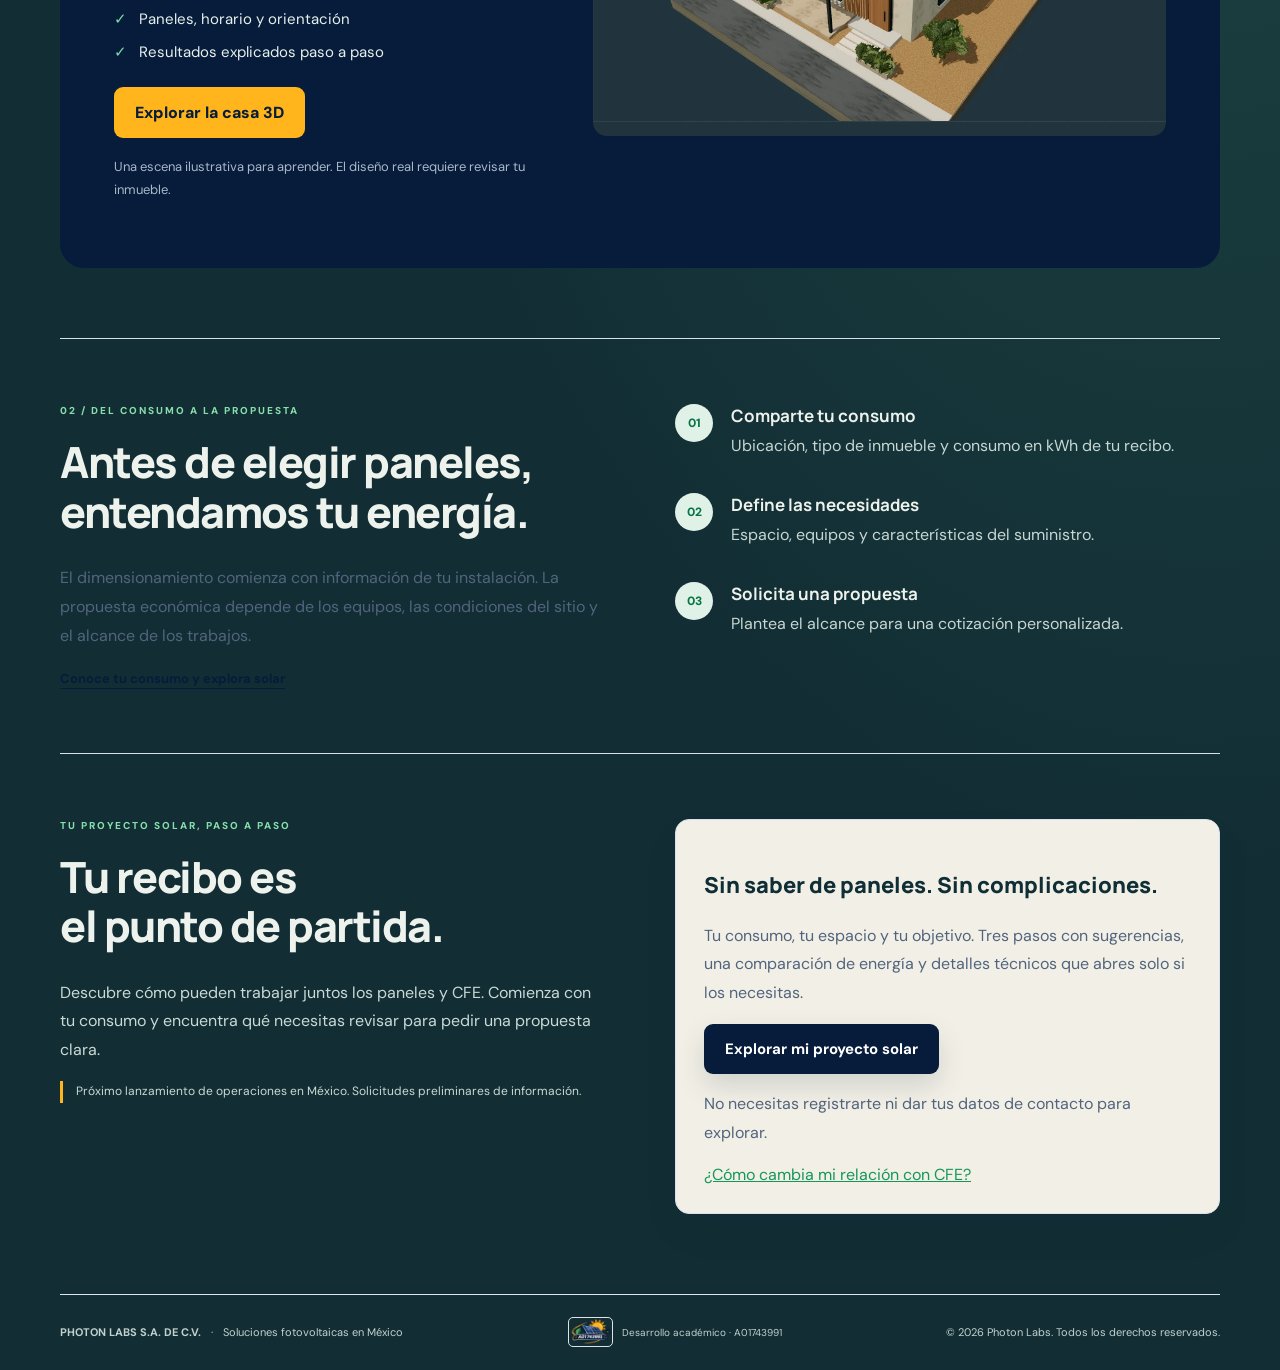
==== commit 3b5a9552: "Integra curvas de potencia, fondo petróleo y entradas animadas" ====
--- a/index.html
+++ b/index.html
@@ -61,8 +61,8 @@
 .studio-preview{display:block;overflow:hidden;border-radius:14px;background:#182a33}.studio-preview img{display:block;width:100%;height:auto}
 @media(max-width:650px){.solar-cover{width:calc(100% - 24px);align-items:flex-end;padding:145px 24px 44px;min-height:510px}.cover-photo{object-position:65% 90%}.solar-cover:before{background:linear-gradient(0deg,#071b3bf7 0%,#071b3bcc 42%,#071b3b0a 90%)}.cover-copy h1{font-size:58px}.solar-cover .actions{gap:16px}.photo-credit{bottom:9px}.cover-copy p{margin:14px 0 20px}}
 </style>
-</head>
-<body>
+<link rel="stylesheet" href="assets/ambiente.css"><script defer src="assets/entradas.js"></script></head>
+<body class="ambiente index">
 <div class="page">
   <div class="topline"></div>
   <header>
--- a/assets/ambiente.css
+++ b/assets/ambiente.css
@@ -0,0 +1,15 @@
+body.ambiente,.ambiente .page{background:#122e34;color:#edf2ec}
+.ambiente .page{background:radial-gradient(ellipse at 94% 25%,#214a49 0,transparent 55%),#122e34}
+.ambiente header{background:transparent;border-color:#3e585c}
+.ambiente header a,.ambiente header .brand,.ambiente .brand-name,.ambiente header nav a{color:#f4f2de}
+.ambiente .brand-name span,.ambiente .section-heading>p,.ambiente .intro p,.ambiente .hero .lead,.index .commercial>p,.index .process li p,.index .commercial>.section-label,.ambiente .guide p,.ambiente footer p,.ambiente footer a,.ambiente .cfe-copy p,.ambiente .faq details p{color:#c7d7d3}
+.ambiente .eyebrow,.ambiente .section-label,.cotizador h1 span,.ambiente .guide a,.ambiente .faq a,.ambiente .cfe-copy a{color:#86dfac}
+.ambiente .commercial:has(.solutions) h2,.index .commercial h2{color:#edf2ec}
+.ambiente :is(.solutions article,.quote-start,.quote form,.planner,.request-section,.flow-card,.sidebar,.devices-section,.guide .card,.quote-bridge){color:#102e36}
+.ambiente :is(.solutions article,.quote-start,.planner,.request-section,.flow-card,.sidebar,.devices-section,.guide .card){background:#f2f0e6}
+.ambiente :is(.planner,.request-section,.devices-section,.card) .eyebrow,.ambiente .guide .card a{color:#14744c}
+.ambiente .guide .card p{color:#465f68}.index .quote>div:first-child>p{color:#cad9d5}.ambiente .footer-left strong,.ambiente .student-mark span,.ambiente footer{color:#c2d1ce}
+.analysis-card{order:3;padding:clamp(18px,3vw,36px);background:#122d32;color:#e4f3ea;border-top:1px solid #40605e}
+.analysis-card h2{margin:0;font-size:clamp(23px,3vw,32px)}.analysis-card p{font-size:14px;color:#c7d9d3;max-width:58ch}.analysis-card figure{margin:24px 0 8px}.analysis-card figcaption,.analysis-card h3{font-weight:700;font-size:15px}.analysis-card figcaption span{color:#a8c2ba;font-weight:400}
+.plot-row{margin:12px 0 0}.plot-row span,.axis-time{font-size:11px;color:#bdcec8}.plot-row svg{display:block;width:100%;height:126px}.axis-time,#power-bars div{display:flex;justify-content:space-between}
+#power-bars{border-top:1px solid #39565a;margin-top:16px}#power-bars div{font-size:13px}#power-bars meter{display:block;width:100%;height:10px;margin:5px 0 12px;appearance:none;background:#304b50;border:0;border-radius:4px}meter::-webkit-meter-bar{background:#304b50;border:none}meter::-webkit-meter-optimum-value{background:#77e2ac}#bar-load::-webkit-meter-optimum-value{background:#ffd077}meter::-moz-meter-bar{background:#77e2ac}#bar-load::-moz-meter-bar{background:#ffd077}
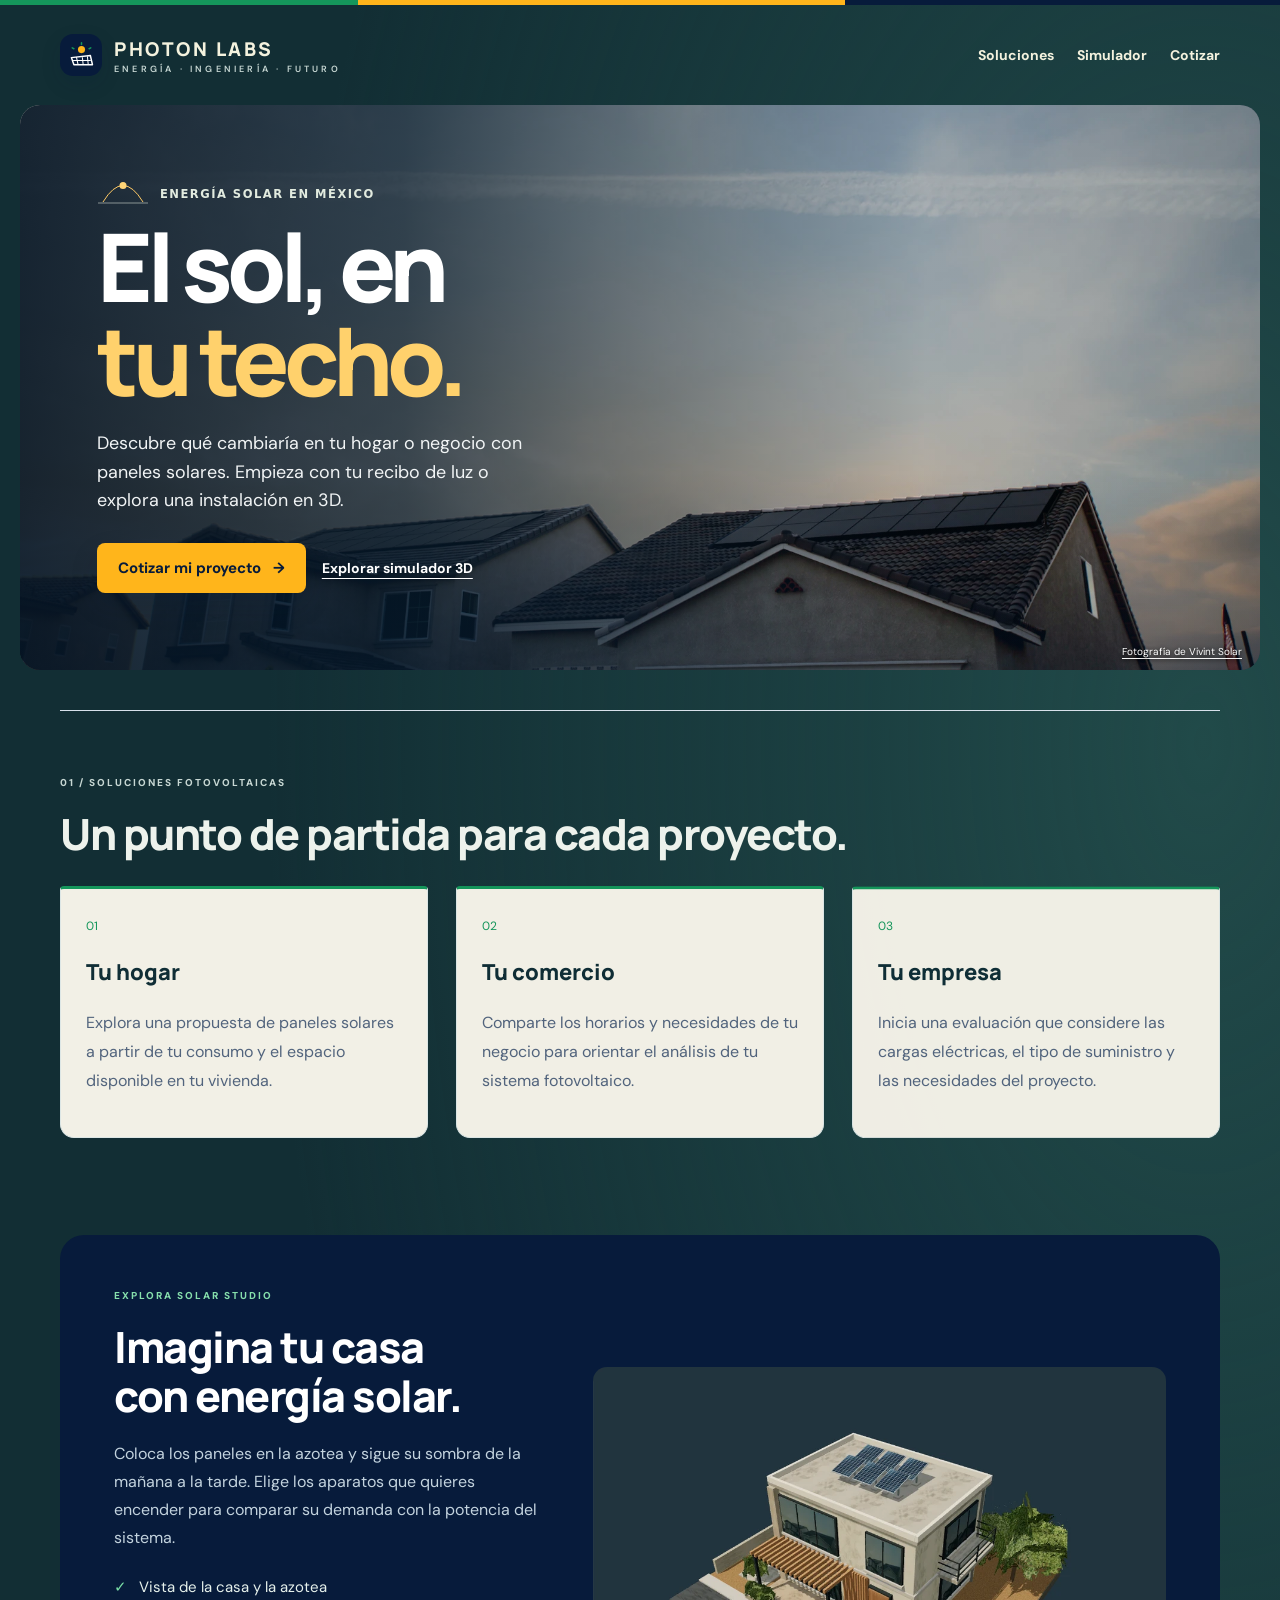
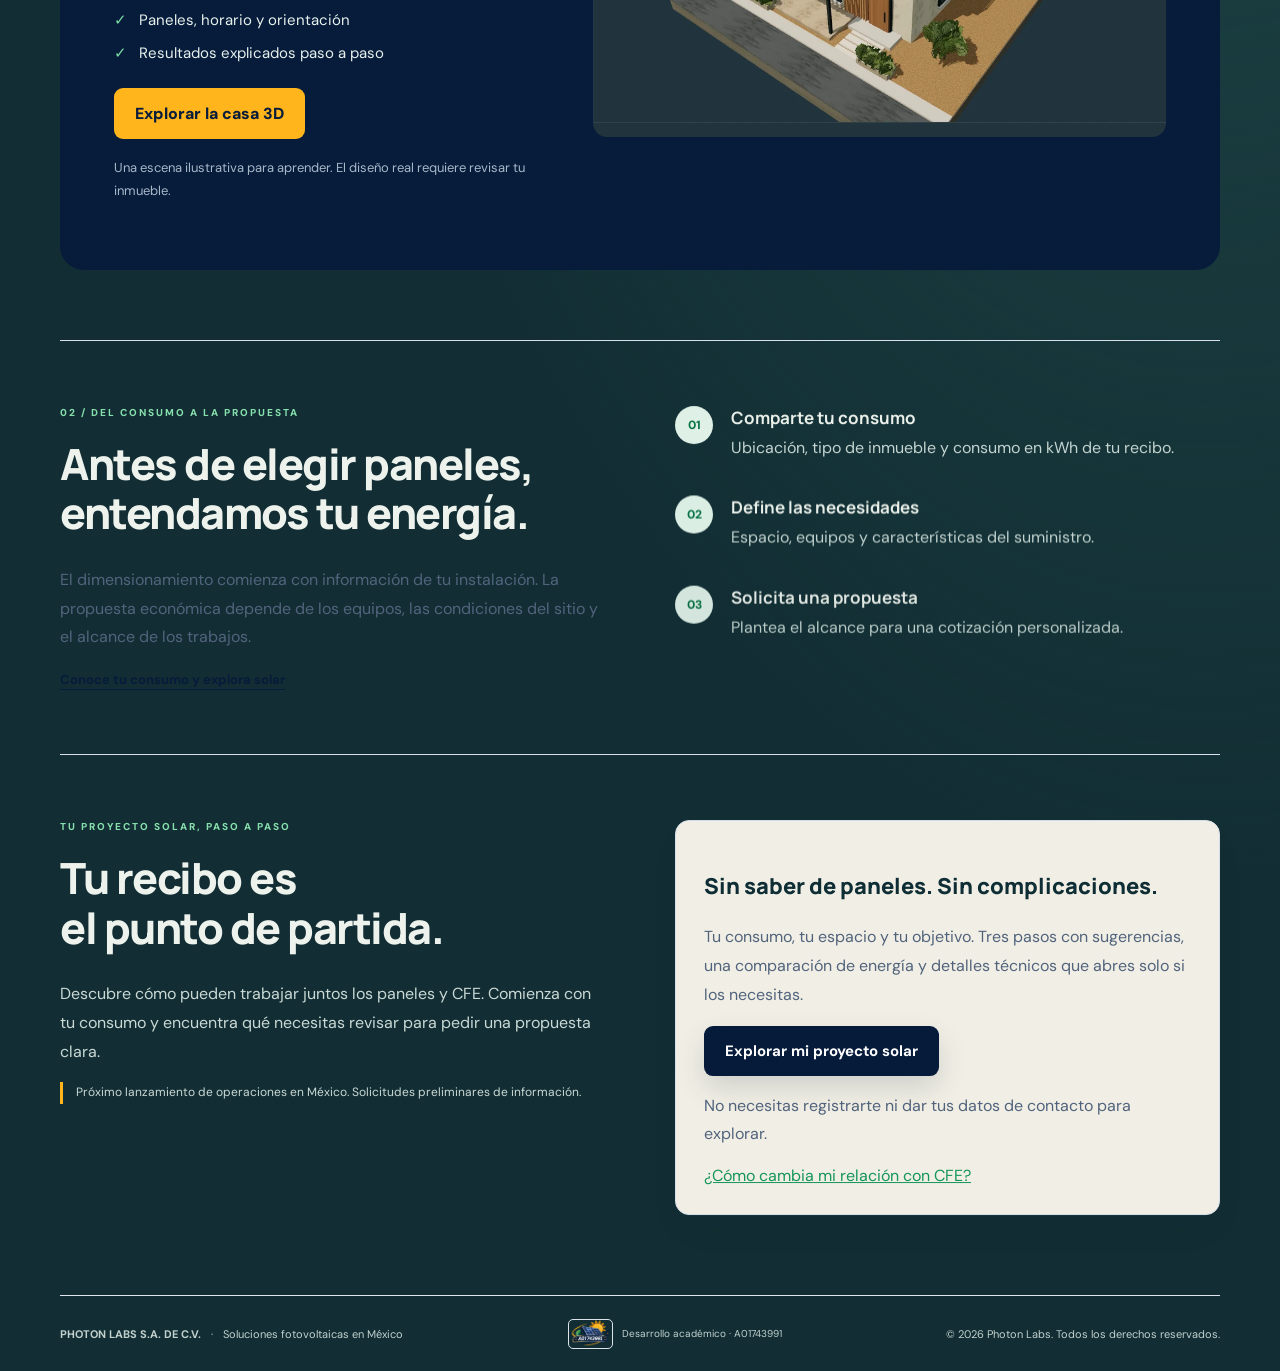
==== commit 08272721: "Anima el horizonte solar, la carga y la navegación entre páginas" ====
--- a/index.html
+++ b/index.html
@@ -61,8 +61,8 @@
 .studio-preview{display:block;overflow:hidden;border-radius:14px;background:#182a33}.studio-preview img{display:block;width:100%;height:auto}
 @media(max-width:650px){.solar-cover{width:calc(100% - 24px);align-items:flex-end;padding:145px 24px 44px;min-height:510px}.cover-photo{object-position:65% 90%}.solar-cover:before{background:linear-gradient(0deg,#071b3bf7 0%,#071b3bcc 42%,#071b3b0a 90%)}.cover-copy h1{font-size:58px}.solar-cover .actions{gap:16px}.photo-credit{bottom:9px}.cover-copy p{margin:14px 0 20px}}
 </style>
-<link rel="stylesheet" href="assets/ambiente.css"><script defer src="assets/entradas.js"></script></head>
-<body class="ambiente index">
+<link rel="stylesheet" href="assets/ambiente.css"><link rel="stylesheet" href="assets/movimiento.css"><script defer src="assets/gsap.min.js"></script><script defer src="assets/entradas.js"></script></head>
+<body class="ambiente index"><div class="load-ray" aria-hidden="true"><i></i></div>
 <div class="page">
   <div class="topline"></div>
   <header>
@@ -78,7 +78,7 @@
   <main class="solar-cover">
     <img class="cover-photo" src="assets/techos-solares.webp" width="1800" height="1200" fetchpriority="high" alt="Paneles solares sobre los tejados de dos viviendas al atardecer">
     <section class="cover-copy">
-      <h1>El sol, en<br><span>tu techo.</span></h1>
+      <div class="solar-sign"><svg aria-hidden="true" viewBox="0 0 52 24" width="52" height="24"><path class="horizon" d="M1 21h50"/><path class="orbit-line" pathLength="1" d="M6 20Q26 -13 46 20"/><g class="orbit-sun"><circle cx="0" cy="0" r="3.5"/></g></svg><span>Energía solar en México</span></div><h1>El sol, en<br><span>tu techo.</span></h1>
       <p>Descubre qué cambiaría en tu hogar o negocio con paneles solares. Empieza con tu recibo de luz o explora una instalación en 3D.</p>
       <div class="actions">
         <a class="cta" href="cotizador.html">Cotizar mi proyecto <span aria-hidden="true">→</span></a>
--- a/assets/movimiento.css
+++ b/assets/movimiento.css
@@ -0,0 +1,30 @@
+/* A horizon, its path and the sun share the same coordinates. */
+.solar-sign{display:flex;align-items:center;gap:.7rem;margin-bottom:.85rem;font:700 .72rem/1.4 system-ui,sans-serif;letter-spacing:.13em;text-transform:uppercase;color:#e2ebdf}
+.solar-sign svg{flex:none;overflow:visible}
+.horizon,.orbit-line{fill:none;stroke:currentColor;stroke-width:1}
+.horizon{opacity:.54}.orbit-line{stroke:#ffca65;stroke-dasharray:1}
+.orbit-sun{fill:#ffd477;transform:translate(26px,3.5px)}
+.load-ray{position:fixed;inset:0 0 auto;height:4px;z-index:9999;pointer-events:none;overflow:hidden}
+.load-ray i{display:block;height:100%;background:linear-gradient(90deg,transparent,#79dfaf 42%,#ffcb66 88%,#fff1c9);transform-origin:left}
+@media(prefers-reduced-motion:no-preference){
+ .load-ray{animation:ray-timeout 2.4s both}
+ .load-ray i{animation:ray-enter 1s cubic-bezier(.16,.7,.27,1) both}
+ .load-ray.ready{animation:ray-finish .38s ease-out forwards}
+ .solar-sign .orbit-line{animation:trace-orbit .85s ease-out both}
+ [data-step]:not([hidden]){animation:step-arrival .38s cubic-bezier(.22,.7,.2,1) both}
+ @supports(animation-timeline:view()){
+  .solar-cover .cover-photo{animation:photo-travel linear both;animation-timeline:view();animation-range:exit}
+ }
+
+}
+@keyframes photo-travel{from{transform:scale(1.015)}to{transform:translateY(3%) scale(1.075)}}
+@keyframes trace-orbit{from{stroke-dashoffset:1}to{stroke-dashoffset:0}}
+@keyframes ray-enter{from{transform:scaleX(.04)}to{transform:scaleX(.92)}}
+@keyframes ray-timeout{0%,80%{opacity:1}100%{opacity:0}}
+@keyframes ray-finish{from{opacity:1}to{opacity:0;transform:translateX(5%)}}
+@keyframes step-arrival{from{opacity:.5;translate:12px 0}to{opacity:1;translate:0 0}}
+@media(prefers-reduced-motion:reduce){.load-ray{display:none}}
+@media(prefers-reduced-motion:no-preference){
+ body.arriving::after{content:"";position:fixed;inset:0;z-index:9000;pointer-events:none;background:linear-gradient(110deg,#102f36,#24514e 91%,#ffcb66);transform-origin:left center;animation:solar-wipe .42s cubic-bezier(.22,.75,.3,1) both}
+}
+@keyframes solar-wipe{from{transform:scaleX(1);opacity:.84}to{transform:scaleX(0);opacity:0}}
